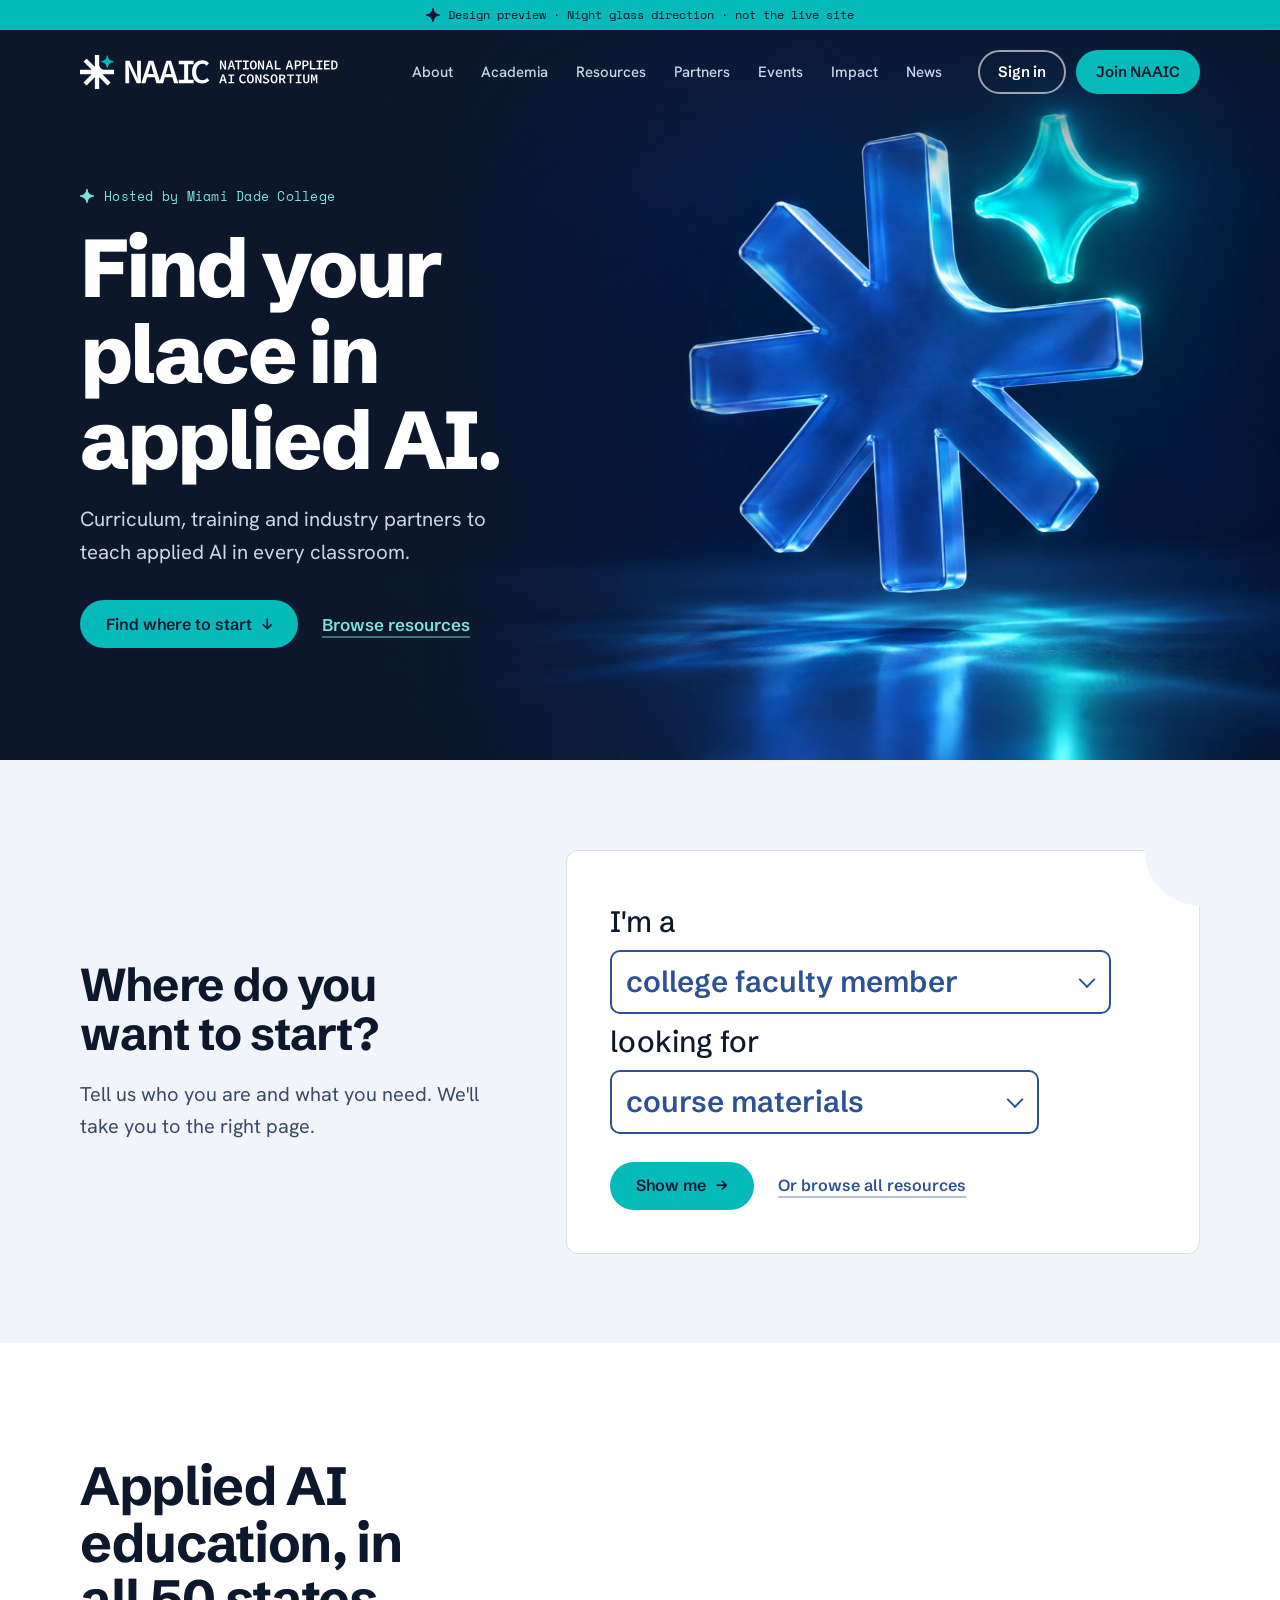
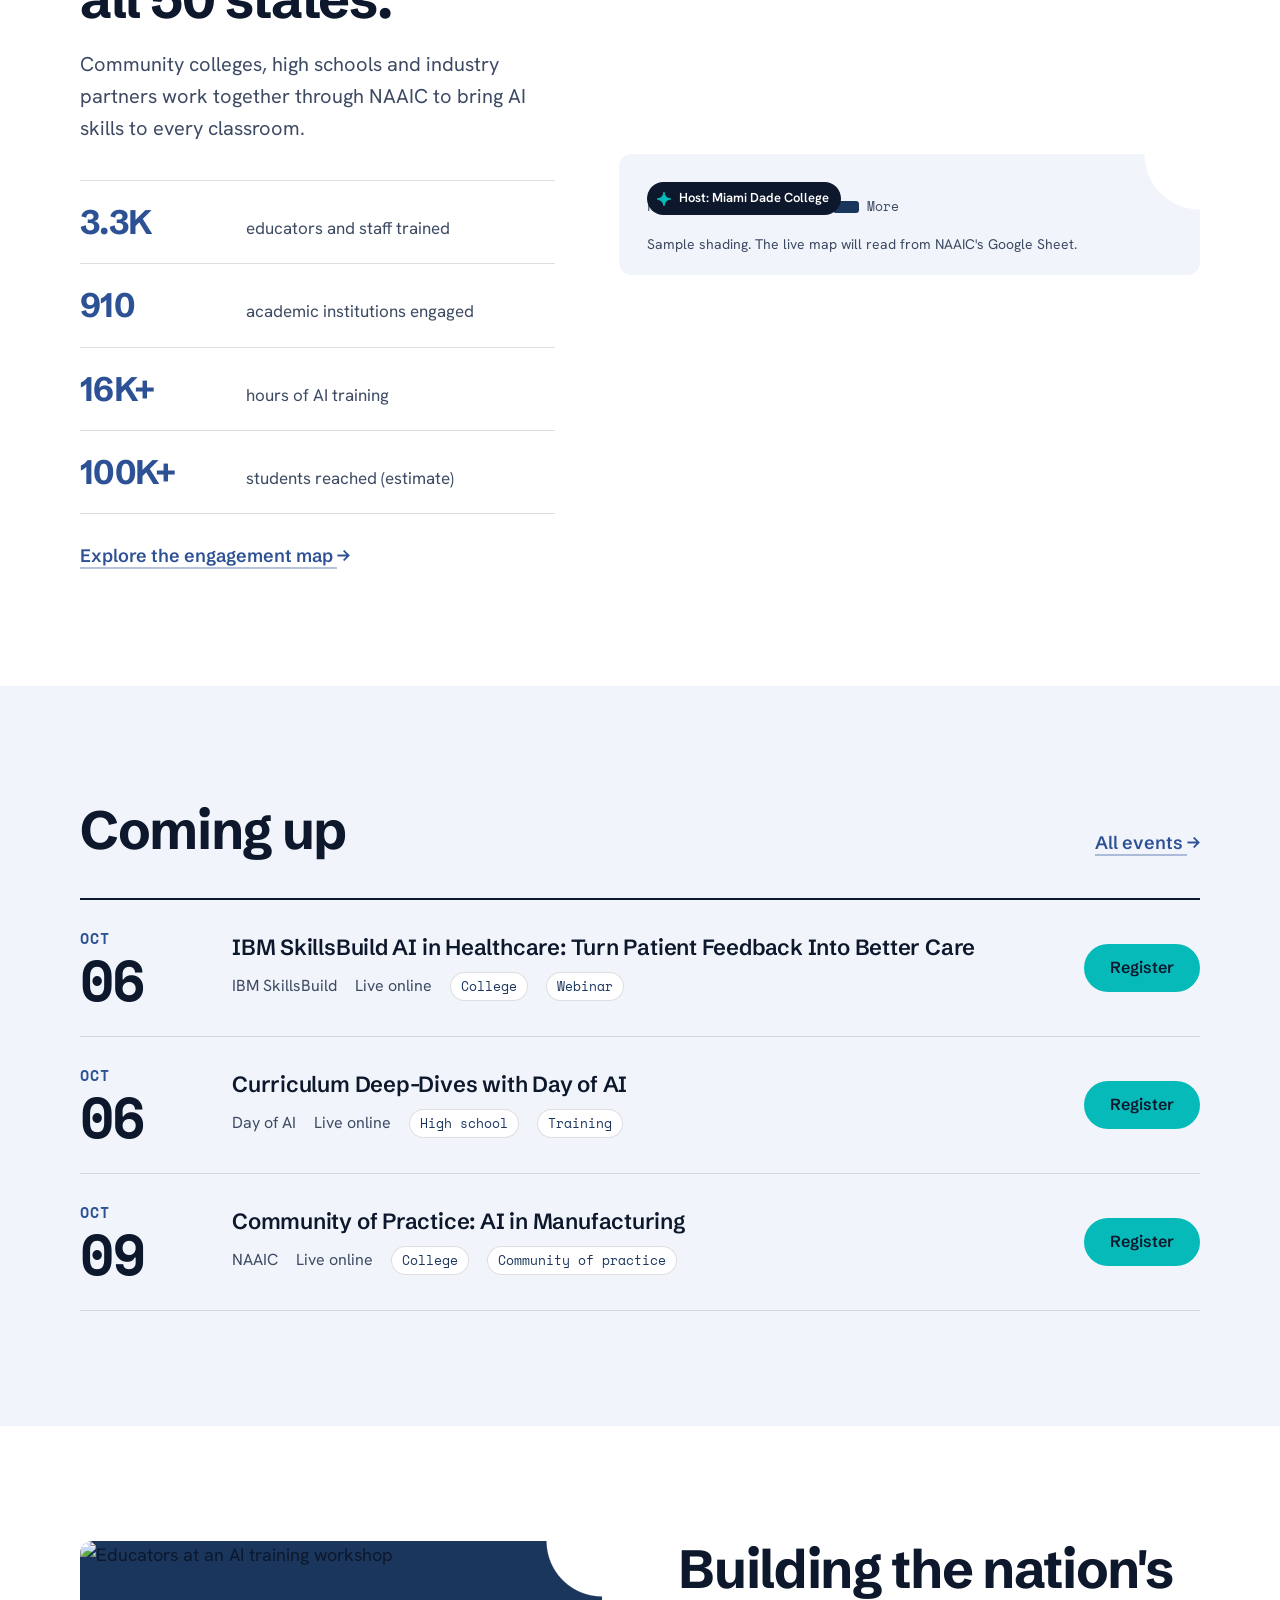
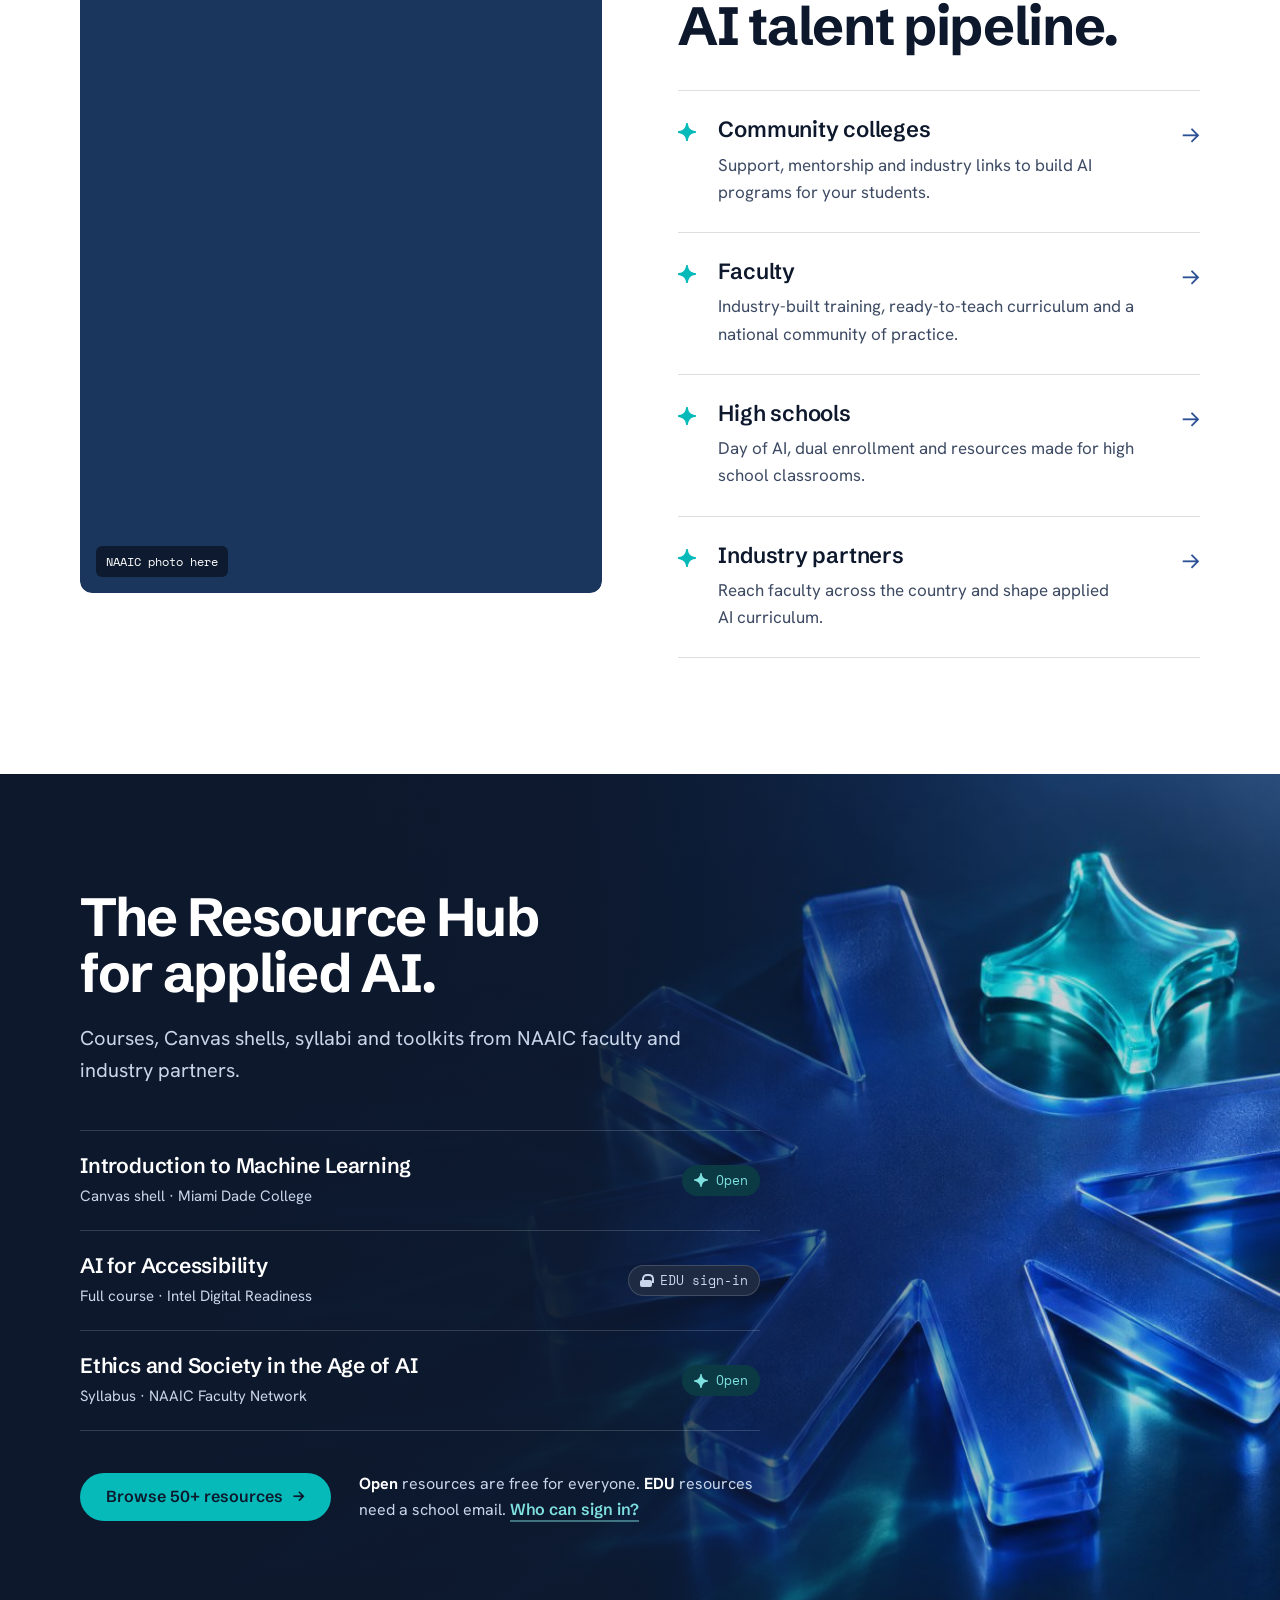
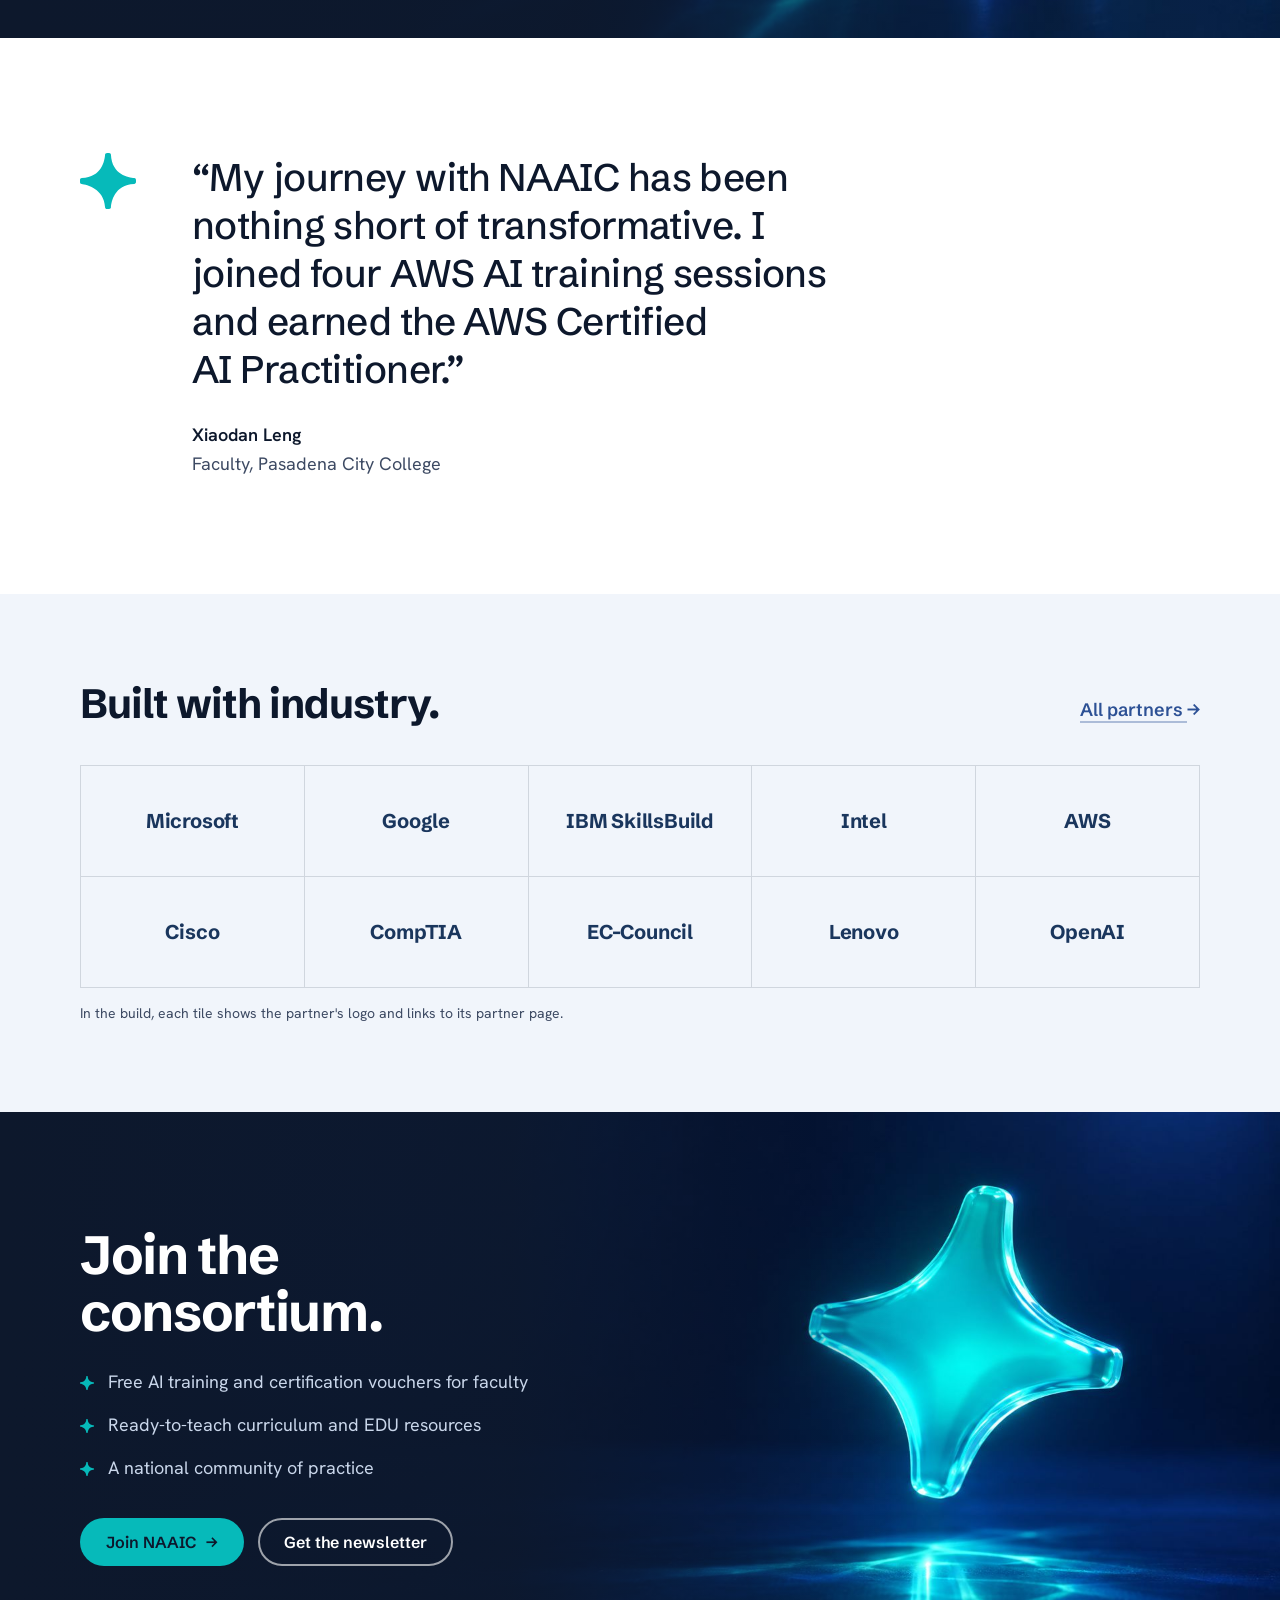
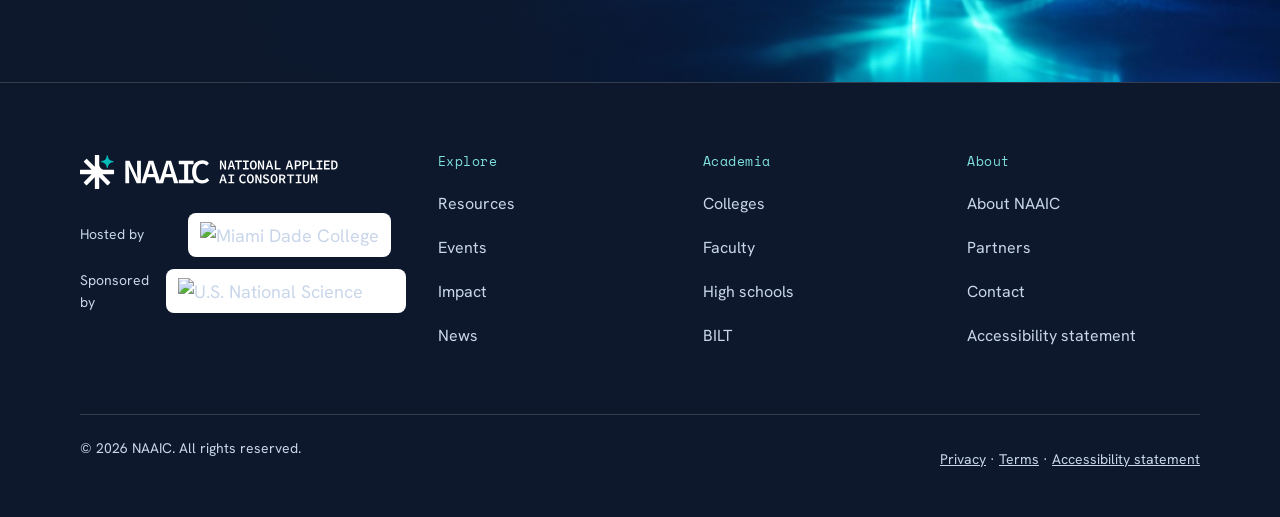
==== glass/index.html @ 3d100586 "NAAIC redesign design preview: Night glass and Sober directions Co-Authored-By: Claude Opus 5.5 <nor" ====
<!DOCTYPE html>
<html lang="en">
<head>
<meta charset="utf-8">
<meta name="viewport" content="width=device-width, initial-scale=1">
<meta name="robots" content="noindex, nofollow">
<title>NAAIC — National Applied AI Consortium</title>
<meta name="description" content="Curriculum, training and industry partnerships for applied AI education.">
<link rel="icon" href="img/brand/naaic-icon.svg" type="image/svg+xml">
<link rel="preconnect" href="https://fonts.googleapis.com"><link rel="preconnect" href="https://fonts.gstatic.com" crossorigin><link rel="stylesheet" href="https://fonts.googleapis.com/css2?family=Schibsted+Grotesk:wght@500;600;700;800&family=Hanken+Grotesk:wght@400;500;600&family=Space+Mono:wght@400;700&display=swap">
<link rel="stylesheet" href="css/site.css">
</head>
<body>
<a class="skip" href="#main">Skip to main content</a>
<header class="site-top">
  <p class="preview-bar"><span class="spark" aria-hidden="true"></span>Design preview · Night glass direction · not the live site</p>
  <div class="wrap">
    <div class="site">
      <a class="logo" href="index.html"><picture><source media="(max-width: 560px)" srcset="img/brand/dark-mobile.svg"><img src="img/brand/dark.svg" alt="NAAIC, National Applied AI Consortium, home" width="183" height="34"></picture></a>
      <nav class="main" aria-label="Main"><ul><li><a href="#">About</a></li><li><a href="#">Academia</a></li><li><a href="resources.html">Resources</a></li><li><a href="#">Partners</a></li><li><a href="events.html">Events</a></li><li><a href="#">Impact</a></li><li><a href="#">News</a></li></ul></nav>
      <div class="head-actions">
        <a class="btn btn-line-dark btn-sm signin" href="#">Sign in</a>
        <a class="btn btn-aqua btn-sm join-top" href="index.html#join">Join NAAIC</a>
        <button class="btn btn-line-dark btn-sm menu-btn" type="button" aria-expanded="false" aria-controls="menu-panel">Menu</button>
      </div>
    </div>
  </div>
  <nav class="menu-panel" id="menu-panel" aria-label="Main" hidden><ul><li><a href="index.html" aria-current="page">Home</a></li><li><a href="#">About</a></li><li><a href="#">Academia</a></li><li><a href="resources.html">Resources</a></li><li><a href="#">Partners</a></li><li><a href="events.html">Events</a></li><li><a href="#">Impact</a></li><li><a href="#">News</a></li></ul><p class="menu-actions"><a class="btn btn-aqua" href="index.html#join">Join NAAIC</a><a class="btn btn-line-dark" href="#">Sign in</a></p></nav>
</header>

<main id="main">
<div class="hero dark">
  <div class="hero-art"><img src="img/3d/1-frosted-glass.jpg" alt="" width="1920" height="1086" fetchpriority="high"></div>
  <div class="wrap">
    <div class="hero-body">
      <p class="mono hero-kick"><span class="spark" aria-hidden="true"></span>Hosted by Miami Dade College</p>
      <h1>Find your place in applied AI.</h1>
      <p class="hero-lead">Curriculum, training and industry partners to teach applied AI in every classroom.</p>
      <div class="hero-actions">
        <a class="btn btn-aqua" href="#start">Find where to start <span class="arrow" aria-hidden="true">↓</span></a>
        <a class="tlink" href="resources.html">Browse resources</a>
      </div>
    </div>
  </div>
</div>

<section class="start" id="start" aria-labelledby="start-h">
  <div class="wrap start-grid">
    <div>
      <h2 id="start-h">Where do you want to start?</h2>
      <p class="lead">Tell us who you are and what you need. We'll take you to the right page.</p>
    </div>
    <div class="start-card cut">
      <form class="finder finder-light" action="resources.html" aria-labelledby="start-h">
        <fieldset>
          <legend class="sr">Your role and what you need</legend>
          <div class="sentence">
            <label for="role">I'm a</label>
            <span class="select"><select id="role" name="role">
              <option value="faculty">college faculty member</option><option value="leader">college leader or administrator</option>
              <option value="highschool">high school teacher</option><option value="industry">industry partner</option><option value="student">student</option>
            </select></span>
            <br>
            <label for="need">looking for</label>
            <span class="select"><select id="need" name="need">
              <option value="materials">course materials</option><option value="training">training and certifications</option>
              <option value="events">upcoming events</option><option value="funding">funding and stipends</option><option value="partners">partner programs</option>
            </select></span>
          </div>
        </fieldset>
        <div class="finder-go">
          <button class="btn btn-aqua" type="submit">Show me <span class="arrow" aria-hidden="true">→</span></button>
          <a class="tlink" href="resources.html">Or browse all resources</a>
        </div>
      </form>
    </div>
  </div>
</section>

<section aria-labelledby="impact-h">
  <div class="wrap impact-grid">
    <div>
      <h2 id="impact-h">Applied AI education, in all 50 states.</h2>
      <p class="lead">Community colleges, high schools and industry partners work together through NAAIC to bring AI skills to every classroom.</p>
      <dl class="ledger">
        <div><dt>3.3K</dt><dd>educators and staff trained</dd></div>
        <div><dt>910</dt><dd>academic institutions engaged</dd></div>
        <div><dt>16K+</dt><dd>hours of AI training</dd></div>
        <div><dt>100K+</dt><dd>students reached (estimate)</dd></div>
      </dl>
      <p style="margin-top:28px"><a class="tlink" href="#">Explore the engagement map <span class="arrow" aria-hidden="true">→</span></a></p>
    </div>
    <figure class="map-card cut">
      <div id="map" role="img" aria-label="Map of the United States. NAAIC has engaged institutions in all 50 states. Darker blue means more institutions. Miami, Florida is marked as the host."></div>
      <span class="host-pin" id="pin" aria-hidden="true"><span class="spark" aria-hidden="true"></span>Host: Miami Dade College</span>
      <figcaption class="map-legend">
        <span class="scale mono" aria-hidden="true">Fewer <i style="background:#c9d6ea"></i><i style="background:#8fa6cf"></i><i style="background:#5675b0"></i><i style="background:#2d5195"></i><i style="background:#1a365d"></i> More</span>
        <span class="map-note">Sample shading. The live map will read from NAAIC's Google Sheet.</span>
      </figcaption>
    </figure>
  </div>
</section>

<section class="tint" aria-labelledby="events-h">
  <div class="wrap">
    <div class="sec-head">
      <h2 id="events-h">Coming up</h2>
      <a class="tlink" href="events.html">All events <span class="arrow" aria-hidden="true">→</span></a>
    </div>
    <ol class="events">
<li class="event" data-audience="college" data-type="webinar" data-partner="ibm">
  <p class="date"><span class="m">OCT</span><span class="d">06</span><span class="sr"> 2026</span></p>
  <div>
    <h3><a href="#">IBM SkillsBuild AI in Healthcare: Turn Patient Feedback Into Better Care</a></h3>
    <div class="meta"><span>IBM SkillsBuild</span><span>Live online</span><span class="chip">College</span><span class="chip">Webinar</span></div>
  </div>
  <a class="btn btn-aqua" href="#">Register<span class="sr"> for IBM SkillsBuild AI in Healthcare: Turn Patient Feedback Into Better Care</span></a>
</li>
<li class="event" data-audience="highschool" data-type="training" data-partner="dayofai">
  <p class="date"><span class="m">OCT</span><span class="d">06</span><span class="sr"> 2026</span></p>
  <div>
    <h3><a href="#">Curriculum Deep-Dives with Day of AI</a></h3>
    <div class="meta"><span>Day of AI</span><span>Live online</span><span class="chip">High school</span><span class="chip">Training</span></div>
  </div>
  <a class="btn btn-aqua" href="#">Register<span class="sr"> for Curriculum Deep-Dives with Day of AI</span></a>
</li>
<li class="event" data-audience="college" data-type="cop" data-partner="naaic">
  <p class="date"><span class="m">OCT</span><span class="d">09</span><span class="sr"> 2026</span></p>
  <div>
    <h3><a href="#">Community of Practice: AI in Manufacturing</a></h3>
    <div class="meta"><span>NAAIC</span><span>Live online</span><span class="chip">College</span><span class="chip">Community of practice</span></div>
  </div>
  <a class="btn btn-aqua" href="#">Register<span class="sr"> for Community of Practice: AI in Manufacturing</span></a>
</li>
    </ol>
  </div>
</section>

<section aria-labelledby="aud-h">
  <div class="wrap aud-grid">
    <div class="photo-slot cut">
      <img src="https://images.unsplash.com/photo-1524178232363-1fb2b075b655?auto=format&fit=crop&w=1000&h=1250&q=75" alt="Educators at an AI training workshop" loading="lazy" width="1000" height="1250">
      <span class="slot-label">NAAIC photo here</span>
    </div>
    <div>
      <h2 id="aud-h">Building the nation's AI talent pipeline.</h2>
      <ul class="aud-list">
        <li><a href="#"><span class="spark" aria-hidden="true"></span><div><h3>Community colleges</h3><p>Support, mentorship and industry links to build AI programs for your students.</p></div><span class="arrow" aria-hidden="true">→</span></a></li>
        <li><a href="#"><span class="spark" aria-hidden="true"></span><div><h3>Faculty</h3><p>Industry-built training, ready-to-teach curriculum and a national community of practice.</p></div><span class="arrow" aria-hidden="true">→</span></a></li>
        <li><a href="#"><span class="spark" aria-hidden="true"></span><div><h3>High schools</h3><p>Day of AI, dual enrollment and resources made for high school classrooms.</p></div><span class="arrow" aria-hidden="true">→</span></a></li>
        <li><a href="#"><span class="spark" aria-hidden="true"></span><div><h3>Industry partners</h3><p>Reach faculty across the country and shape applied AI curriculum.</p></div><span class="arrow" aria-hidden="true">→</span></a></li>
      </ul>
    </div>
  </div>
</section>

<section class="band dark" aria-labelledby="hub-h">
  <div class="band-art"><img src="img/3d/8-glass-band.jpg" alt="" loading="lazy" width="1920" height="823"></div>
  <div class="wrap">
    <h2 id="hub-h">The Resource Hub for applied AI.</h2>
    <p class="lead">Courses, Canvas shells, syllabi and toolkits from NAAIC faculty and industry partners.</p>
    <ul class="res-list">
      <li><a href="resources.html"><div><h3>Introduction to Machine Learning</h3><p class="src">Canvas shell · Miami Dade College</p></div><span class="access open"><span class="spark" aria-hidden="true"></span>Open</span></a></li>
      <li><a href="resources.html"><div><h3>AI for Accessibility</h3><p class="src">Full course · Intel Digital Readiness</p></div><span class="access edu"><span class="lock" aria-hidden="true"></span>EDU sign-in</span></a></li>
      <li><a href="resources.html"><div><h3>Ethics and Society in the Age of AI</h3><p class="src">Syllabus · NAAIC Faculty Network</p></div><span class="access open"><span class="spark" aria-hidden="true"></span>Open</span></a></li>
    </ul>
    <div class="band-foot">
      <a class="btn btn-aqua" href="resources.html">Browse 50+ resources <span class="arrow" aria-hidden="true">→</span></a>
      <p><strong>Open</strong> resources are free for everyone. <strong>EDU</strong> resources need a school email. <a class="tlink" href="#">Who can sign in?</a></p>
    </div>
  </div>
</section>

<section aria-label="What educators say">
  <div class="wrap">
    <figure class="quote">
      <span class="spark" aria-hidden="true"></span>
      <div>
        <blockquote><p>“My journey with NAAIC has been nothing short of transformative. I joined four AWS AI training sessions and earned the AWS Certified AI Practitioner.”</p></blockquote>
        <figcaption><strong>Xiaodan Leng</strong>Faculty, Pasadena City College</figcaption>
      </div>
    </figure>
  </div>
</section>

<section class="tint" aria-labelledby="partners-h" style="padding-top:88px;padding-bottom:88px">
  <div class="wrap">
    <div class="sec-head" style="margin-bottom:0">
      <h2 id="partners-h" style="font-size:clamp(30px,3.2vw,42px)">Built with industry.</h2>
      <a class="tlink" href="#">All partners <span class="arrow" aria-hidden="true">→</span></a>
    </div>
    <ul class="logos">
      <li><a href="#">Microsoft</a></li><li><a href="#">Google</a></li><li><a href="#">IBM SkillsBuild</a></li><li><a href="#">Intel</a></li><li><a href="#">AWS</a></li>
      <li><a href="#">Cisco</a></li><li><a href="#">CompTIA</a></li><li><a href="#">EC-Council</a></li><li><a href="#">Lenovo</a></li><li><a href="#">OpenAI</a></li>
    </ul>
    <p class="note">In the build, each tile shows the partner's logo and links to its partner page.</p>
  </div>
</section>

<section class="band join dark" id="join" aria-labelledby="join-h">
  <div class="band-art"><img src="img/3d/7-glass-sparkle.jpg" alt="" loading="lazy" width="1920" height="1086"></div>
  <div class="wrap">
    <h2 id="join-h">Join the consortium.</h2>
    <ul class="gets">
      <li><span class="spark" aria-hidden="true"></span>Free AI training and certification vouchers for faculty</li>
      <li><span class="spark" aria-hidden="true"></span>Ready-to-teach curriculum and EDU resources</li>
      <li><span class="spark" aria-hidden="true"></span>A national community of practice</li>
    </ul>
    <div class="join-actions">
      <a class="btn btn-aqua" href="#">Join NAAIC <span class="arrow" aria-hidden="true">→</span></a>
      <a class="btn btn-line-dark" href="#">Get the newsletter</a>
    </div>
  </div>
</section>
</main>
<footer>
  <div class="wrap">
    <div class="foot-grid">
      <div>
        <img src="img/brand/dark.svg" alt="NAAIC, National Applied AI Consortium" width="183" height="34" style="height:34px;width:auto">
        <div class="hosted">
          <span class="hb"><span>Hosted by</span><span class="chip-logo"><img src="https://cdn.prod.website-files.com/68349e4efae79478285634ff/685b302d92c05e1b0e471e7b_MDC_logo-horiz.svg" alt="Miami Dade College"></span></span>
          <span class="hb"><span>Sponsored by</span><span class="chip-logo"><img src="https://cdn.prod.website-files.com/68349e4efae79478285634ff/685b30438d2e4f8a2e7dbffc_NSF_logo.png" alt="U.S. National Science Foundation"></span></span>
        </div>
      </div>
      <nav aria-label="Explore"><h2>Explore</h2><ul><li><a href="resources.html">Resources</a></li><li><a href="events.html">Events</a></li><li><a href="#">Impact</a></li><li><a href="#">News</a></li></ul></nav>
      <nav aria-label="Academia"><h2>Academia</h2><ul><li><a href="#">Colleges</a></li><li><a href="#">Faculty</a></li><li><a href="#">High schools</a></li><li><a href="#">BILT</a></li></ul></nav>
      <nav aria-label="About"><h2>About</h2><ul><li><a href="#">About NAAIC</a></li><li><a href="#">Partners</a></li><li><a href="#">Contact</a></li><li><a href="#">Accessibility statement</a></li></ul></nav>
    </div>
    <div class="foot-bottom"><span>© 2026 NAAIC. All rights reserved.</span><span><a href="#">Privacy</a> · <a href="#">Terms</a> · <a href="#">Accessibility statement</a></span></div>
  </div>
</footer>
<script src="https://cdn.jsdelivr.net/npm/d3@7.9.0/dist/d3.min.js" integrity="sha384-CjloA8y00+1SDAUkjs099PVfnY2KmDC2BZnws9kh8D/lX1s46w6EPhpXdqMfjK6i" crossorigin="anonymous"></script>
<script src="https://cdn.jsdelivr.net/npm/topojson-client@3.1.0/dist/topojson-client.min.js" integrity="sha384-Ukv1p/xTma6P4/2bY5KzWBw+ydSpXmhCMtyciIQVDJ1RmOxtCYNMF1uXT9T63H67" crossorigin="anonymous"></script>
<script src="js/site.js"></script>
</body>
</html>
---- glass/css/site.css ----
/* ============================================================
   NAAIC — "Night glass" design preview
   Brand: blue / navy / aqua / ink. Actions = aqua with ink text.
   Target: WCAG 2.2 AA. Every pair below is noted with its ratio.
   ============================================================ */

:root {
  --ink: #0d182c; --navy: #1a365d; --blue: #2d5195; --blue-dark: #244077;
  --aqua: #06baba; --aqua-light: #50cece; --aqua-text: #7fe0e0;
  --white: #ffffff; --mist: #f1f5fb; --mist-2: #e3eaf5;
  --text: #0d182c;            /* 17.9:1 on white */
  --text-soft: #3d4a63;       /* 9.0:1 on white, 8.3:1 on mist */
  --on-dark: #ffffff;         /* 17.9:1 on ink */
  --on-dark-soft: #c9d6ea;    /* 11.6:1 on ink */
  --line: rgba(13,24,44,.14); --line-dark: rgba(255,255,255,.16);
  --display: 'Schibsted Grotesk', system-ui, sans-serif;
  --body: 'Hanken Grotesk', system-ui, sans-serif;
  --mono: 'Space Mono', ui-monospace, monospace;
  --r: 12px; --container: 1200px; --gutter: clamp(20px, 4vw, 40px);
  --cut: 56px;                /* the concave corner from the logo icon */
  --z-sticky: 20; --z-header: 30; --z-menu: 40; --z-skip: 50;
}

* { box-sizing: border-box; margin: 0; padding: 0; }
html { scroll-behavior: smooth; }
body { font-family: var(--body); font-size: 18px; line-height: 1.6; color: var(--text); background: var(--white); -webkit-font-smoothing: antialiased; }
img { display: block; max-width: 100%; }
a { color: inherit; }
button, input, select { font: inherit; }
h1, h2, h3 { font-family: var(--display); line-height: 1.05; letter-spacing: -0.025em; text-wrap: balance; }
h2 { font-size: clamp(34px, 4.2vw, 56px); font-weight: 700; }
h3 { font-size: 22px; font-weight: 600; letter-spacing: -0.01em; line-height: 1.2; }
p { text-wrap: pretty; max-width: 62ch; }
.wrap { max-width: var(--container); margin: 0 auto; padding: 0 var(--gutter); }
.mono { font-family: var(--mono); font-size: 13px; letter-spacing: .02em; }
section { padding: clamp(72px, 9vw, 128px) 0; }

/* ---------- Accessibility ---------- */
.skip { position: absolute; left: 16px; top: -80px; z-index: var(--z-skip); background: var(--aqua); color: var(--ink); padding: 12px 18px; border-radius: 8px; font-weight: 600; text-decoration: none; }
.skip:focus { top: 16px; }
:focus-visible { outline: 3px solid var(--blue); outline-offset: 3px; border-radius: 6px; }
.dark :focus-visible, footer :focus-visible, .site-top :focus-visible { outline-color: var(--aqua); }
.sr { position: absolute; width: 1px; height: 1px; overflow: hidden; clip: rect(0 0 0 0); white-space: nowrap; }
.preview-bar { display: flex; justify-content: center; align-items: center; gap: 8px; max-width: none; background: var(--aqua); color: var(--ink); font-family: var(--mono); font-size: 12px; line-height: 1.3; padding: 7px 16px; text-align: center; }

/* ---------- Brand devices ---------- */
.spark { display: inline-block; width: 14px; height: 14px; flex: none; background: currentColor;
  -webkit-mask: url(../img/brand/naaic-sparkle.svg) center/contain no-repeat; mask: url(../img/brand/naaic-sparkle.svg) center/contain no-repeat; }
.cut { -webkit-mask: radial-gradient(circle var(--cut) at 100% 0, transparent 98%, #000 100%); mask: radial-gradient(circle var(--cut) at 100% 0, transparent 98%, #000 100%); }

/* ---------- Buttons & links ---------- */
.btn { display: inline-flex; align-items: center; justify-content: center; gap: 10px; min-height: 48px; padding: 0 24px; border-radius: 999px; font-family: var(--display); font-weight: 600; font-size: 16px; text-decoration: none; border: 2px solid transparent; background: none; color: inherit; cursor: pointer; transition: background .2s, color .2s, border-color .2s; white-space: nowrap; }
.btn-aqua { background: var(--aqua); color: var(--ink); }               /* 7.4:1 */
.btn-aqua:hover { background: var(--aqua-light); }
.btn-line-dark { color: var(--white); border-color: rgba(255,255,255,.6); }
.btn-line-dark:hover { border-color: var(--white); background: rgba(255,255,255,.08); }
.btn-line { color: var(--blue); border-color: var(--blue); }             /* 7.7:1 */
.btn-line:hover { background: var(--blue); color: var(--white); }
.btn-sm { min-height: 44px; padding: 0 18px; font-size: 15px; }
.arrow { display: inline-block; transition: transform .25s cubic-bezier(.22,1,.36,1); }
a:hover .arrow, button:hover .arrow { transform: translateX(4px); }
.tlink { font-family: var(--display); font-weight: 600; color: var(--blue); text-decoration: underline; text-decoration-thickness: 2px; text-underline-offset: 5px; text-decoration-color: rgba(45,81,149,.35); }
.tlink:hover { text-decoration-color: currentColor; }
.dark .tlink { color: var(--aqua-text); text-decoration-color: rgba(127,224,224,.45); }   /* 12.0:1 on ink */

/* ---------- Header ---------- */
.dark { background: var(--ink); color: var(--on-dark); }
.site-top { position: absolute; top: 0; left: 0; right: 0; z-index: var(--z-header); color: var(--on-dark); }
.site { display: flex; align-items: center; gap: 24px; height: 84px; }
.logo { display: inline-flex; min-height: 44px; align-items: center; flex: none; }
.logo img { height: 34px; width: auto; }
nav.main { margin-left: auto; }
nav.main ul { display: flex; gap: 4px; list-style: none; }
nav.main a { display: inline-flex; align-items: center; min-height: 44px; padding: 0 12px; font-size: 15px; font-weight: 500; color: var(--on-dark-soft); text-decoration: none; border-radius: 8px; }
nav.main a:hover, nav.main a[aria-current="page"] { color: var(--white); background: rgba(255,255,255,.08); }
nav.main a[aria-current="page"] { box-shadow: inset 0 -2px 0 var(--aqua); border-radius: 8px 8px 0 0; }
.head-actions { display: flex; gap: 10px; align-items: center; }
.menu-btn { display: none; }
.menu-panel { display: none; }

/* ---------- Home hero ---------- */
.hero { position: relative; overflow: hidden; isolation: isolate; }
.hero-art { position: absolute; inset: 0; z-index: -1; }
.hero-art img { width: 100%; height: 100%; object-fit: cover; object-position: 30% 50%; }
.hero-art::before { content: ""; position: absolute; inset: 0 0 auto 0; height: 200px; z-index: 1; background: linear-gradient(180deg, rgba(13,24,44,.9) 0%, rgba(13,24,44,0) 100%); }
.hero-art::after { content: ""; position: absolute; inset: 0; background: linear-gradient(90deg, var(--ink) 0%, rgba(13,24,44,.92) 34%, rgba(13,24,44,0) 62%); }
.hero-body { padding: 186px 0 112px; min-height: 620px; display: flex; flex-direction: column; justify-content: center; }
.hero-kick { color: var(--aqua-text); display: flex; gap: 10px; align-items: center; }
.hero h1 { font-size: clamp(46px, 6.4vw, 88px); font-weight: 800; letter-spacing: -0.035em; margin: 18px 0 32px; max-width: 11ch; color: var(--white); }
.finder { max-width: 660px; }
.hero-lead { font-size: clamp(19px, 1.6vw, 22px); color: var(--on-dark-soft); max-width: 40ch; margin-top: -12px; }
.hero-actions { display: flex; align-items: center; gap: 24px; margin-top: 32px; flex-wrap: wrap; }
.hero-actions .tlink { font-size: 17px; }
/* Finder in its own section, below the hero */
.start { background: var(--mist); padding: clamp(56px, 7vw, 96px) 0; }
.start-grid { display: grid; grid-template-columns: 0.8fr 1.2fr; gap: clamp(28px, 5vw, 72px); align-items: center; }
.start h2 { font-size: clamp(32px, 3.6vw, 48px); }
.start-card { background: var(--white); border-radius: var(--r); padding: clamp(24px, 4vw, 44px); box-shadow: inset 0 0 0 1px var(--line); }
.finder-light { max-width: none; }
.finder-light .sentence { color: var(--ink); }
.finder-light .select select { color: var(--blue); background: var(--white); border-color: var(--blue); }   /* 7.7:1 */
.finder-light .select select:hover { background: var(--mist); }
.finder-light .select::after { border-color: var(--blue); }
.finder fieldset { border: 0; }
.finder legend { font-size: 16px; color: var(--on-dark-soft); margin-bottom: 14px; }
.sentence { font-family: var(--display); font-size: clamp(21px, 2.3vw, 30px); font-weight: 500; line-height: 1.9; color: var(--white); }
.sentence label { margin-right: 6px; }
.select { position: relative; display: inline-block; vertical-align: middle; max-width: 100%; }
.select select { appearance: none; font-weight: 600; color: var(--white); background: rgba(255,255,255,.08); border: 2px solid rgba(255,255,255,.55); border-radius: 10px; padding: 2px 46px 2px 14px; min-height: 48px; max-width: 100%; cursor: pointer; font-size: inherit; font-family: inherit; }
.select select:hover { border-color: var(--white); }
.select select option { color: var(--ink); background: var(--white); }
.select::after { content: ""; position: absolute; right: 18px; top: 50%; width: 10px; height: 10px; border-right: 2.5px solid var(--aqua-light); border-bottom: 2.5px solid var(--aqua-light); transform: translateY(-70%) rotate(45deg); pointer-events: none; }
.finder-go { display: flex; align-items: center; gap: 24px; margin-top: 28px; flex-wrap: wrap; }
.finder-go .tlink { font-size: 16px; }

/* ---------- Page hero (inner pages) ---------- */
.page-hero { position: relative; overflow: hidden; isolation: isolate; }
.page-hero .hero-art::after { background: linear-gradient(90deg, var(--ink) 0%, rgba(13,24,44,.94) 42%, rgba(13,24,44,.15) 78%); }
.page-hero .hero-art img { object-position: 100% 50%; }
.page-hero-body { padding: 180px 0 72px; }
.page-hero p.lead { max-width: 46ch; }
.page-hero h1 { font-size: clamp(44px, 5.6vw, 76px); font-weight: 800; letter-spacing: -0.035em; color: var(--white); max-width: 14ch; }
.page-hero p.lead { color: var(--on-dark-soft); font-size: 20px; margin-top: 18px; }

/* ---------- Impact ---------- */
.impact-grid { display: grid; grid-template-columns: 0.9fr 1.1fr; gap: clamp(32px, 5vw, 80px); align-items: center; }
.lead { font-size: 20px; color: var(--text-soft); margin-top: 20px; }
.ledger { margin-top: 36px; border-top: 1px solid var(--line); }
.ledger div { display: grid; grid-template-columns: 150px 1fr; align-items: baseline; gap: 16px; padding: 14px 0; border-bottom: 1px solid var(--line); }
.ledger dt { font-family: var(--display); font-weight: 700; font-size: 34px; letter-spacing: -0.02em; color: var(--blue); }
.ledger dd { color: var(--text-soft); font-size: 17px; }
.map-card { position: relative; background: var(--mist); border-radius: var(--r); padding: 28px 28px 20px; }
.map-card svg { width: 100%; height: auto; display: block; }
.map-legend { display: flex; justify-content: space-between; align-items: center; gap: 16px; margin-top: 14px; flex-wrap: wrap; }
.scale { display: flex; align-items: center; gap: 8px; color: var(--text-soft); }
.scale i { width: 26px; height: 12px; border-radius: 3px; display: block; }
.map-note { font-size: 14px; color: var(--text-soft); }
.host-pin { position: absolute; display: flex; align-items: center; gap: 8px; background: var(--ink); color: var(--white); font-size: 13px; font-weight: 600; padding: 6px 12px 6px 10px; border-radius: 999px; white-space: nowrap; }
.host-pin .spark { color: var(--aqua); }

/* ---------- Section head ---------- */
.tint { background: var(--mist); }
.sec-head { display: flex; align-items: end; justify-content: space-between; gap: 24px; margin-bottom: 40px; flex-wrap: wrap; }

/* ---------- Event rows ---------- */
.events { list-style: none; border-top: 2px solid var(--ink); }
.event { display: grid; grid-template-columns: 120px 1fr auto; gap: 32px; align-items: center; padding: 28px 0; border-bottom: 1px solid var(--line); }
.date { font-family: var(--mono); line-height: 1; color: var(--blue); }
.date .m { font-size: 15px; font-weight: 700; letter-spacing: .08em; }
.date .d { display: block; font-size: 56px; font-weight: 700; letter-spacing: -0.04em; margin-top: 6px; color: var(--ink); }
.event h3 a { text-decoration: none; }
.event h3 a:hover { text-decoration: underline; text-decoration-thickness: 2px; text-underline-offset: 4px; }
.meta { display: flex; flex-wrap: wrap; gap: 6px 18px; margin-top: 10px; color: var(--text-soft); font-size: 16px; align-items: center; }
.chip { display: inline-flex; align-items: center; gap: 7px; font-family: var(--mono); font-size: 13px; padding: 4px 11px; border-radius: 999px; background: var(--white); color: var(--navy); box-shadow: inset 0 0 0 1px var(--line); }
.event.past .date .d { color: var(--text-soft); }

/* ---------- Audiences ---------- */
.aud-grid { display: grid; grid-template-columns: 1fr 1fr; gap: clamp(32px, 6vw, 96px); align-items: start; }
.photo-slot { position: relative; aspect-ratio: 4/5; border-radius: var(--r); overflow: hidden; background: var(--navy); }
.photo-slot img { width: 100%; height: 100%; object-fit: cover; }
.slot-label { position: absolute; left: 16px; bottom: 16px; background: rgba(13,24,44,.9); color: var(--white); font-family: var(--mono); font-size: 12px; padding: 6px 10px; border-radius: 6px; }
.aud-list { list-style: none; margin-top: 36px; }
.aud-list li { border-top: 1px solid var(--line); }
.aud-list li:last-child { border-bottom: 1px solid var(--line); }
.aud-list a { display: grid; grid-template-columns: 22px 1fr auto; gap: 18px; align-items: start; padding: 26px 0; text-decoration: none; }
.aud-list .spark { color: var(--aqua); margin-top: 6px; width: 18px; height: 18px; }
.aud-list p { color: var(--text-soft); font-size: 17px; margin-top: 8px; }
.aud-list .arrow { font-family: var(--display); font-size: 24px; color: var(--blue); }
.aud-list a:hover h3 { color: var(--blue); }

/* ---------- Dark glass bands ---------- */
.band { position: relative; overflow: hidden; isolation: isolate; }
.band-art { position: absolute; inset: 0; z-index: -1; }
.band-art img { width: 100%; height: 100%; object-fit: cover; object-position: 100% 50%; }
.band-art::after { content: ""; position: absolute; inset: 0; background: linear-gradient(90deg, var(--ink) 0%, rgba(13,24,44,.95) 45%, rgba(13,24,44,.2) 80%); }
.band h2 { color: var(--white); max-width: 14ch; }
.band p.lead { color: var(--on-dark-soft); }
.res-list { list-style: none; margin-top: 44px; max-width: 680px; border-top: 1px solid var(--line-dark); }
.res-list li a { display: grid; grid-template-columns: 1fr auto; gap: 24px; align-items: center; padding: 22px 0; border-bottom: 1px solid var(--line-dark); text-decoration: none; }
.res-list h3 { color: var(--white); font-size: 21px; }
.res-list .src { color: var(--on-dark-soft); font-size: 15px; margin-top: 6px; }
.res-list a:hover h3 { text-decoration: underline; text-underline-offset: 4px; }
.band-foot { display: flex; align-items: center; gap: 28px; margin-top: 40px; flex-wrap: wrap; }
.band-foot p { font-size: 16px; color: var(--on-dark-soft); max-width: 44ch; }
.band-foot strong { color: var(--white); }

/* Access labels */
.access { display: inline-flex; align-items: center; gap: 8px; font-family: var(--mono); font-size: 13px; padding: 5px 12px; border-radius: 999px; white-space: nowrap; }
.dark .access.open { background: #0b3a45; color: var(--aqua-text); }                       /* solid: 8.6:1 */
.dark .access.edu { background: #1e2a42; color: var(--on-dark-soft); box-shadow: inset 0 0 0 1px var(--line-dark); }   /* solid: 9.6:1 */
.access.open { background: #dff6f6; color: #024a4a; }                                      /* 9.0:1 */
.access.edu { background: var(--white); color: var(--navy); box-shadow: inset 0 0 0 1px var(--line); }
.access.open .spark { color: var(--aqua); }
.access.open .spark { color: currentColor; }
.lock { width: 12px; height: 13px; display: inline-block; position: relative; flex: none; }
.lock::before { content: ""; position: absolute; left: 2px; top: 0; width: 8px; height: 7px; border: 2px solid currentColor; border-bottom: 0; border-radius: 5px 5px 0 0; }
.lock::after { content: ""; position: absolute; left: 0; bottom: 0; width: 12px; height: 7px; background: currentColor; border-radius: 2px; }

/* ---------- Testimonial ---------- */
.quote { display: grid; grid-template-columns: 80px 1fr; gap: 32px; max-width: 980px; }
.quote .spark { width: 56px; height: 56px; color: var(--aqua); }
blockquote p { font-family: var(--display); font-size: clamp(26px, 3vw, 40px); font-weight: 500; line-height: 1.25; letter-spacing: -0.015em; max-width: 30ch; }
.quote figcaption { margin-top: 28px; color: var(--text-soft); }
.quote figcaption strong { color: var(--text); font-weight: 600; display: block; }

/* ---------- Partners ---------- */
.logos { display: grid; grid-template-columns: repeat(5, 1fr); border-top: 1px solid var(--line); border-left: 1px solid var(--line); margin-top: 40px; list-style: none; }
.logos li { border-right: 1px solid var(--line); border-bottom: 1px solid var(--line); }
.logos a { display: flex; align-items: center; justify-content: center; height: 110px; font-family: var(--display); font-weight: 700; font-size: 20px; letter-spacing: -0.01em; color: var(--navy); text-decoration: none; text-align: center; padding: 0 12px; }
.logos a:hover { background: var(--white); color: var(--blue); }
.note { font-size: 14px; color: var(--text-soft); margin-top: 14px; }

/* ---------- Join ---------- */
.join .band-art img { object-position: 60% 50%; }
.join .band-art::after { background: linear-gradient(90deg, var(--ink) 0%, rgba(13,24,44,.9) 40%, rgba(13,24,44,0) 70%); }
.join h2 { max-width: 12ch; }
.gets { list-style: none; margin-top: 28px; display: grid; gap: 14px; }
.gets li { display: flex; gap: 14px; align-items: baseline; color: var(--on-dark-soft); font-size: 18px; }
.gets .spark { color: var(--aqua); transform: translateY(2px); }
.join-actions { display: flex; gap: 14px; margin-top: 36px; flex-wrap: wrap; }

/* ---------- Catalog (Events + Resources) ---------- */
.catalog { padding-top: 56px; }
.toolbar { display: flex; gap: 16px; align-items: center; flex-wrap: wrap; margin-bottom: 28px; }
.search { position: relative; flex: 1 1 320px; }
.search input { width: 100%; min-height: 52px; border: 2px solid #8a96ab; border-radius: 10px; padding: 0 16px 0 46px; font-size: 17px; color: var(--text); background: var(--white); }  /* border 3.1:1 */
.search input:focus { border-color: var(--blue); }
.search input::placeholder { color: #5a667c; }  /* 5.8:1 */
.search svg { position: absolute; left: 16px; top: 50%; transform: translateY(-50%); width: 18px; height: 18px; color: var(--text-soft); }
.sort { display: flex; align-items: center; gap: 10px; color: var(--text-soft); font-size: 16px; }
.sort select { min-height: 48px; border: 2px solid #8a96ab; border-radius: 10px; padding: 0 12px; color: var(--text); background: var(--white); font-size: 16px; }
.filters-toggle { display: none; }
.layout { display: grid; grid-template-columns: 260px 1fr; gap: 48px; align-items: start; }
.rail { position: sticky; top: 24px; }
.rail fieldset { border: 0; padding: 0 0 22px; margin-bottom: 22px; border-bottom: 1px solid var(--line); }
.rail legend { font-family: var(--display); font-weight: 700; font-size: 17px; margin-bottom: 8px; padding: 0; }
.check { display: flex; align-items: center; gap: 12px; min-height: 44px; cursor: pointer; font-size: 16px; }
.check input { width: 20px; height: 20px; accent-color: var(--blue); flex: none; }
.check .count { margin-left: auto; font-family: var(--mono); font-size: 13px; color: var(--text-soft); }
.rail-actions { display: flex; gap: 12px; }
.results-head { display: flex; justify-content: space-between; align-items: center; gap: 16px; margin-bottom: 12px; flex-wrap: wrap; }
.results-count { font-family: var(--mono); font-size: 14px; color: var(--text-soft); }
.empty { display: none; padding: 48px 0; border-top: 2px solid var(--ink); }
.empty.show { display: block; }
.empty h3 { font-size: 24px; }
.empty p { color: var(--text-soft); margin: 8px 0 20px; }

/* Tabs */
.tabs { display: flex; gap: 6px; border-bottom: 2px solid var(--ink); margin-bottom: 32px; flex-wrap: wrap; }
.tab { min-height: 48px; padding: 0 20px; border: 0; background: none; font-family: var(--display); font-weight: 600; font-size: 17px; color: var(--text-soft); cursor: pointer; border-radius: 8px 8px 0 0; text-decoration: none; display: inline-flex; align-items: center; }
.tab[aria-selected="true"] { background: var(--ink); color: var(--white); }
.tab:hover:not([aria-selected="true"]) { color: var(--blue); background: var(--mist); }
.month { font-family: var(--mono); font-size: 14px; letter-spacing: .06em; color: var(--blue); padding: 28px 0 8px; border-bottom: 2px solid var(--ink); }
.month:first-child { padding-top: 0; }
.cat-events .events { border-top: 0; }

/* Featured (Summit) */
.feature { display: grid; grid-template-columns: 1fr 1fr; border-radius: var(--r); overflow: hidden; background: var(--ink); color: var(--white); margin-bottom: 56px; }
.feature-art { position: relative; min-height: 340px; }
.feature-art img { position: absolute; inset: 0; width: 100%; height: 100%; object-fit: cover; }
.feature-body { padding: clamp(28px, 4vw, 48px); display: flex; flex-direction: column; justify-content: center; }
.feature .kick { color: var(--aqua-text); display: flex; gap: 10px; align-items: center; }
.feature h2 { font-size: clamp(32px, 3.4vw, 46px); color: var(--white); margin: 14px 0 12px; }
.feature p { color: var(--on-dark-soft); }
.feature .actions { display: flex; gap: 12px; margin-top: 26px; flex-wrap: wrap; }

/* Resource cards */
.res-grid { list-style: none; display: grid; grid-template-columns: repeat(auto-fill, minmax(260px, 1fr)); gap: 20px; }
.rcard { display: flex; flex-direction: column; border-radius: var(--r); background: var(--white); box-shadow: inset 0 0 0 1px var(--line); overflow: hidden; height: 100%; }
.rcard-art { position: relative; aspect-ratio: 16/9; background: var(--navy); overflow: hidden; }
.rcard-art img { width: 100%; height: 100%; object-fit: cover; }
.rcard-art .fmt { position: absolute; left: 12px; top: 12px; font-family: var(--mono); font-size: 12px; background: var(--ink); color: var(--white); padding: 4px 9px; border-radius: 6px; }
.rcard-body { padding: 18px 18px 20px; display: flex; flex-direction: column; gap: 10px; flex: 1; }
.rcard h3 { font-size: 19px; }
.rcard h3 a { text-decoration: none; }
.rcard h3 a::after { content: ""; position: absolute; inset: 0; }
.rcard { position: relative; }
.rcard:hover { box-shadow: inset 0 0 0 2px var(--blue); }
.rcard:focus-within { box-shadow: inset 0 0 0 3px var(--blue); }
.rcard h3 a:focus-visible { outline: none; }
.rcard .src { font-size: 15px; color: var(--text-soft); }
.rcard .row { display: flex; gap: 8px; flex-wrap: wrap; margin-top: auto; padding-top: 6px; }
.rcard .aud { font-family: var(--mono); font-size: 12px; color: var(--text-soft); }

/* ---------- Footer ---------- */
footer { background: var(--ink); color: var(--on-dark-soft); padding: 72px 0 36px; border-top: 1px solid var(--line-dark); }
.foot-grid { display: grid; grid-template-columns: 1.4fr 1fr 1fr 1fr; gap: 32px; }
footer h2 { font-family: var(--mono); font-size: 13px; font-weight: 400; letter-spacing: .04em; color: var(--aqua-text); margin-bottom: 14px; }
footer ul { list-style: none; }
footer li a { display: inline-flex; min-height: 44px; align-items: center; text-decoration: none; font-size: 16px; }
footer li a:hover { color: var(--white); text-decoration: underline; }
.hosted { display: grid; gap: 12px; margin-top: 24px; }
.hb { display: flex; align-items: center; gap: 12px; } .hb > span:first-child { width: 96px; font-size: 14px; }
.chip-logo { background: var(--white); border-radius: 8px; padding: 8px 12px; height: 44px; display: flex; align-items: center; }
.chip-logo img { height: 26px; width: auto; }
.foot-bottom { display: flex; justify-content: space-between; gap: 20px; margin-top: 56px; padding-top: 22px; border-top: 1px solid var(--line-dark); font-size: 14px; flex-wrap: wrap; }
.foot-bottom a { display: inline-flex; min-height: 44px; align-items: center; }

/* ---------- Motion ---------- */
@keyframes rise { from { opacity: 0; transform: translateY(14px); } to { opacity: 1; transform: none; } }
@keyframes glow { from { opacity: 0; transform: scale(1.04); } to { opacity: 1; transform: none; } }
.hero-art img { animation: glow 1.4s cubic-bezier(.22,1,.36,1) both; }
.hero-body > *, .page-hero-body > * { animation: rise .9s cubic-bezier(.22,1,.36,1) both; }
.hero-body > *:nth-child(2), .page-hero-body > *:nth-child(2) { animation-delay: .08s; }
.hero-body > *:nth-child(3), .page-hero-body > *:nth-child(3) { animation-delay: .16s; }
@media (prefers-reduced-motion: reduce) {
  *, *::before, *::after { animation: none !important; transition: none !important; }
  html { scroll-behavior: auto; }
}

/* ---------- Responsive ---------- */
@media (max-width: 1080px) {
  nav.main { display: none; }
  .menu-btn { display: inline-flex; }
  .head-actions { margin-left: auto; }
  .menu-panel:not([hidden]) { display: block; position: absolute; top: 112px; left: 0; right: 0; z-index: var(--z-menu); background: var(--ink); border-top: 1px solid var(--line-dark); border-bottom: 1px solid var(--line-dark); padding: 8px var(--gutter) 20px; }
  .menu-panel ul { list-style: none; }
  .menu-panel a { display: flex; align-items: center; min-height: 52px; font-family: var(--display); font-weight: 600; font-size: 20px; color: var(--white); text-decoration: none; border-bottom: 1px solid var(--line-dark); }
  .menu-panel a[aria-current="page"] { color: var(--aqua-text); }
  .menu-panel .menu-actions { display: flex; gap: 12px; margin-top: 18px; flex-wrap: wrap; }
  .menu-panel .menu-actions a { border-bottom: 0; font-size: 16px; min-height: 48px; }
}
@media (max-width: 900px) {
  .impact-grid, .aud-grid, .feature, .start-grid { grid-template-columns: 1fr; }
  .event { grid-template-columns: 76px 1fr; gap: 18px; } .event .btn { grid-column: 2; justify-self: start; }
  .date .d { font-size: 44px; }
  .logos { grid-template-columns: repeat(2, 1fr); }
  .foot-grid { grid-template-columns: 1fr 1fr; }
  .hero-art img { object-position: 72% 40%; height: 340px; }
  .hero-art::after { background: linear-gradient(180deg, rgba(13,24,44,.1) 0, rgba(13,24,44,.45) 220px, var(--ink) 340px); }
  .hero-body { padding-top: 350px; padding-bottom: 72px; min-height: 0; }
  .page-hero .hero-art::after, .band-art::after, .join .band-art::after { background: rgba(13,24,44,.9); }
  .layout { grid-template-columns: 1fr; gap: 0; }
  .filters-toggle { display: inline-flex; }
  .rail { position: static; display: none; padding: 24px 0 8px; }
  .rail.open { display: block; }
  .feature-art { min-height: 220px; }
}
@media (max-width: 560px) {
  .head-actions .join-top { display: none; }
  .site { gap: 12px; }
  .logo img { height: 32px; }
  .menu-panel:not([hidden]) { top: 128px; }
  .head-actions .signin { display: none; }
  .ledger div { grid-template-columns: 110px 1fr; }
  .ledger dt { font-size: 28px; }
  .quote { grid-template-columns: 1fr; gap: 16px; }
  .quote .spark { width: 40px; height: 40px; }
  .foot-grid { grid-template-columns: 1fr; }
  .sentence label { display: block; margin: 6px 0 2px; font-size: 20px; }
  .select, .select select { width: 100%; }
  .sentence br { display: none; }
  .res-list li a { grid-template-columns: 1fr; gap: 10px; }
  .res-list .access { justify-self: start; }
}
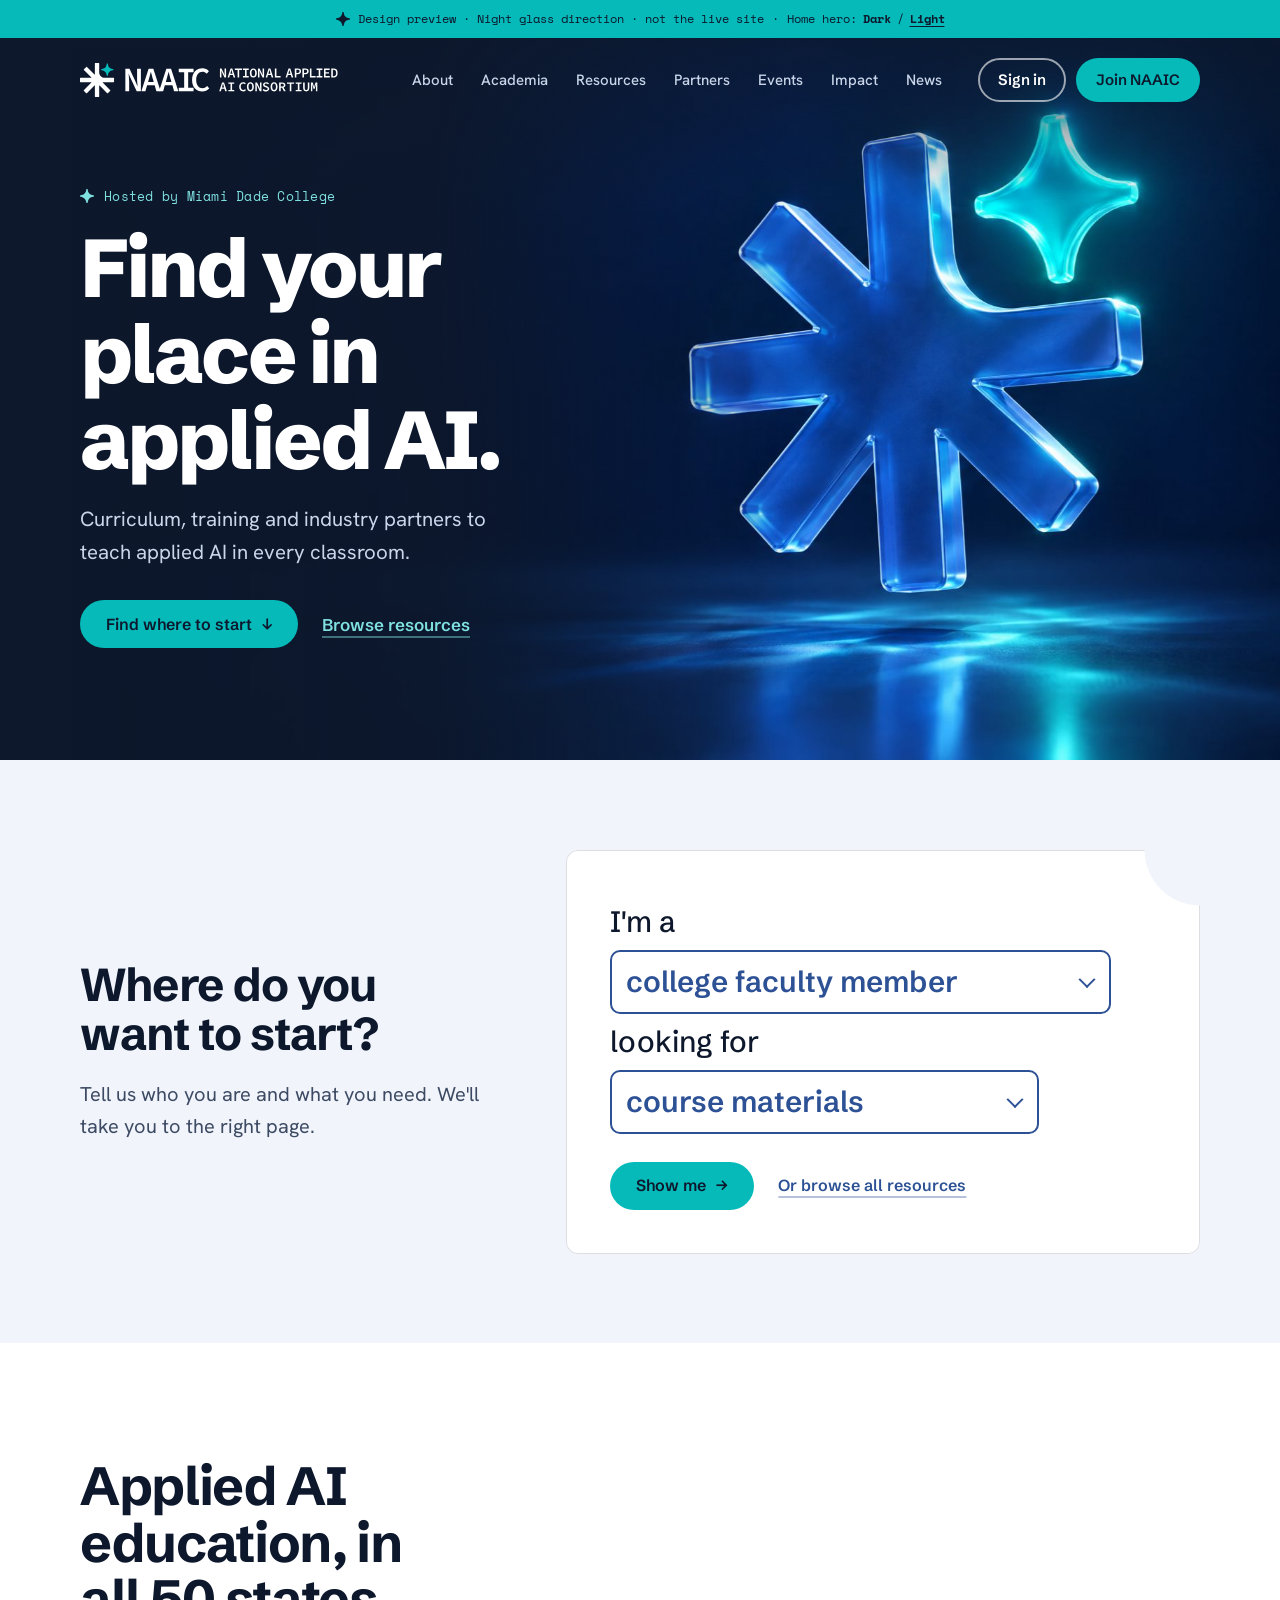
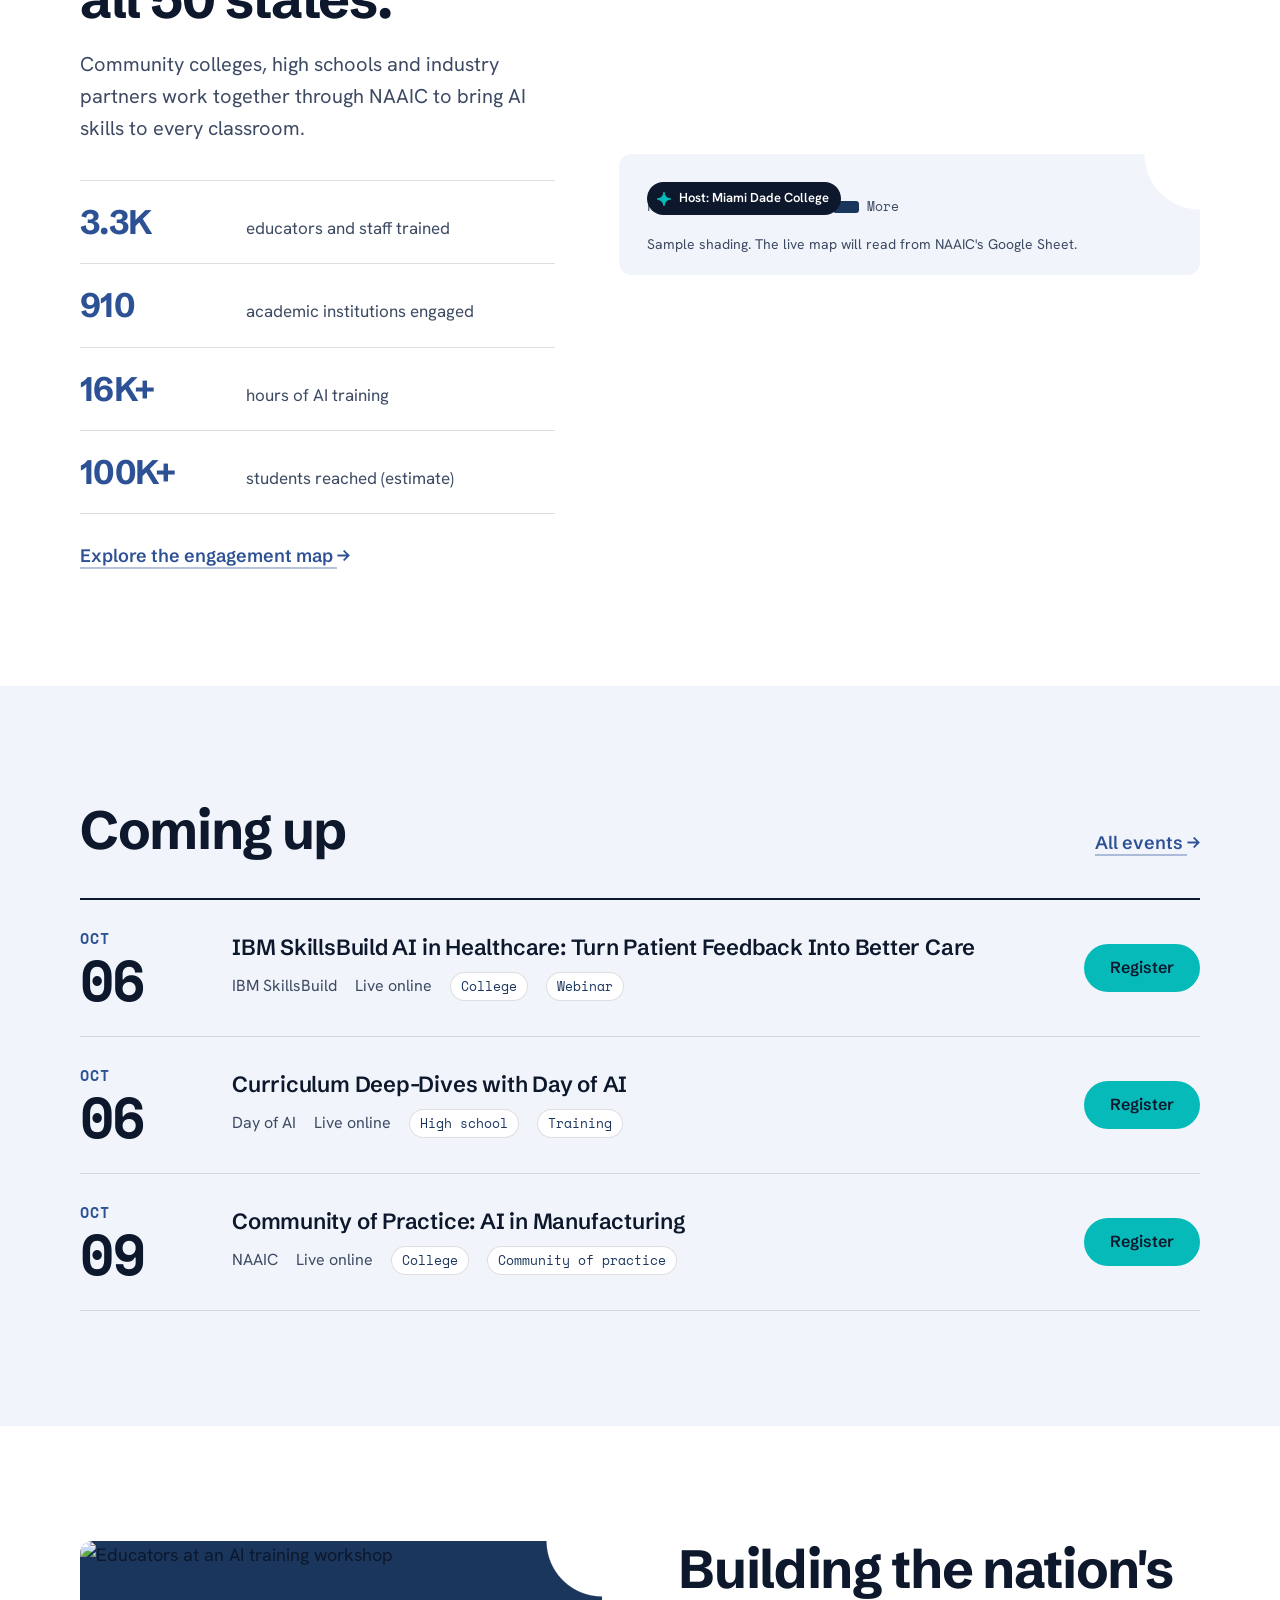
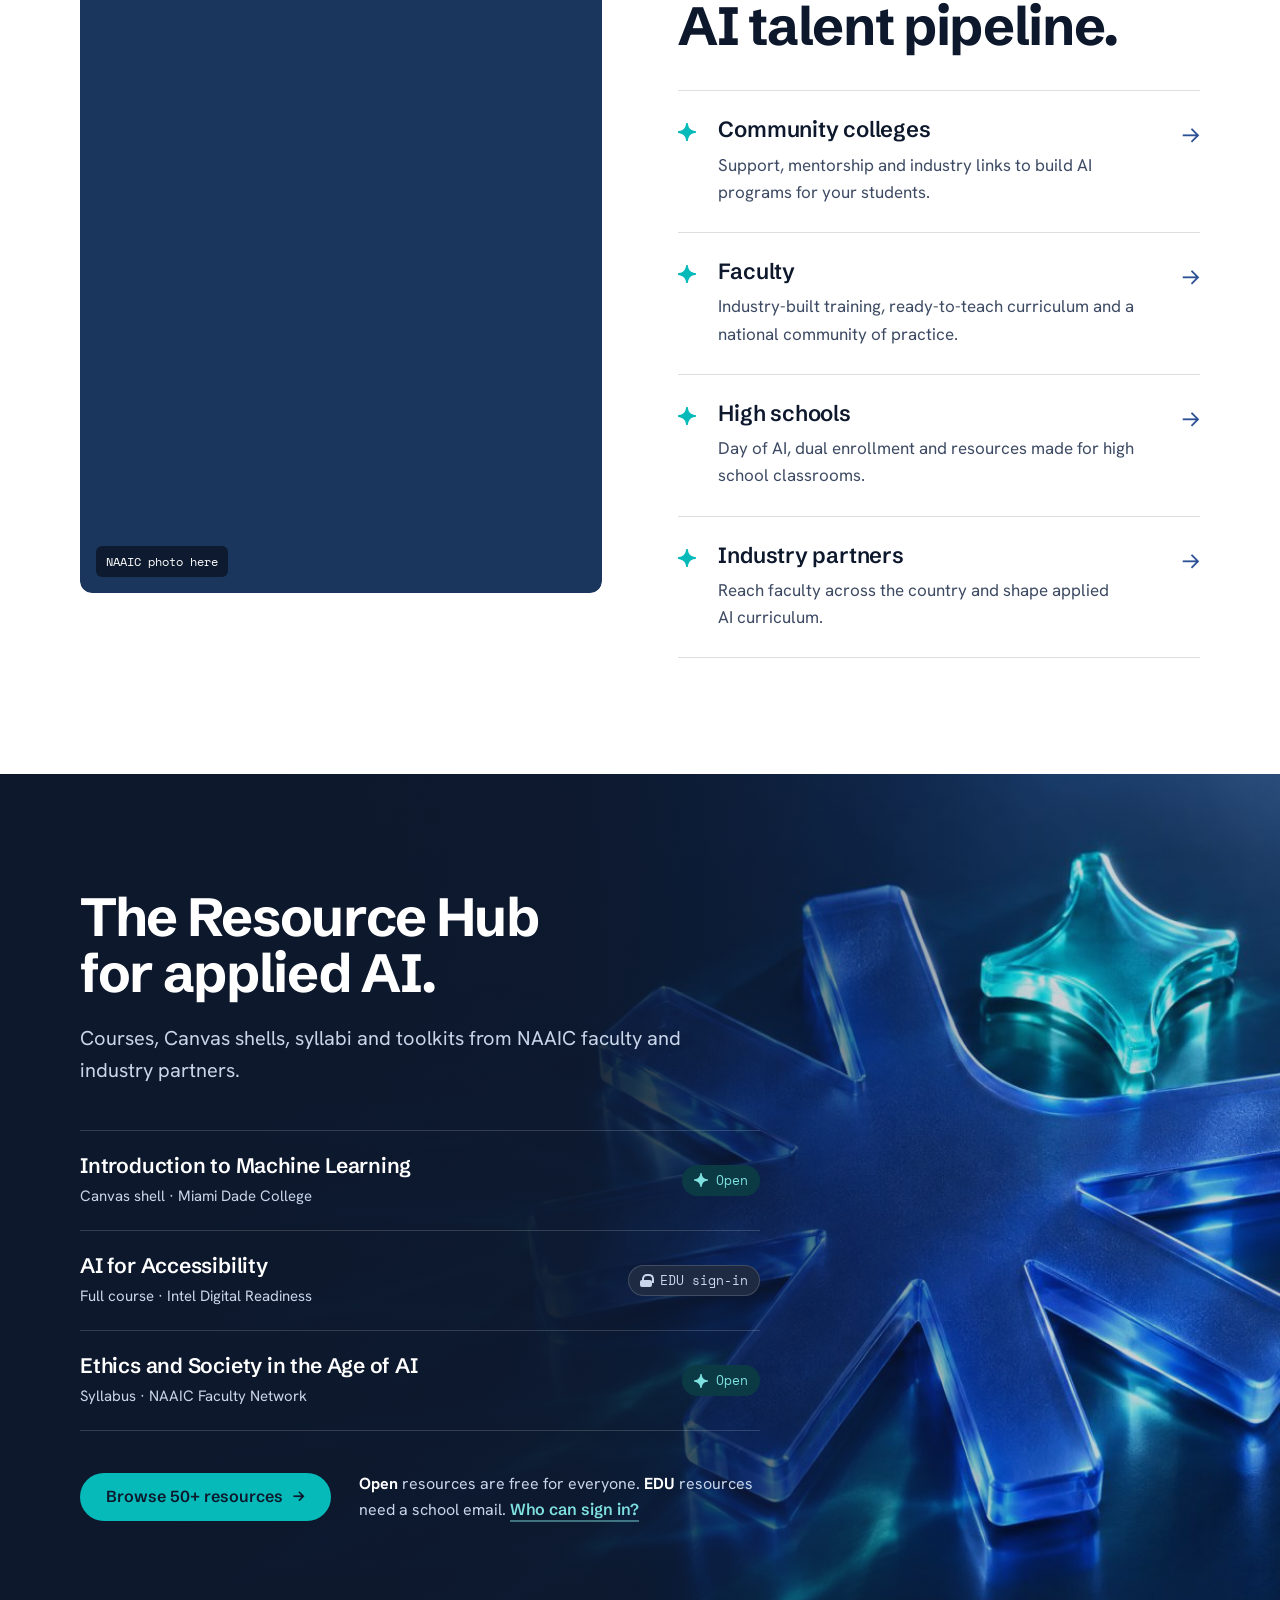
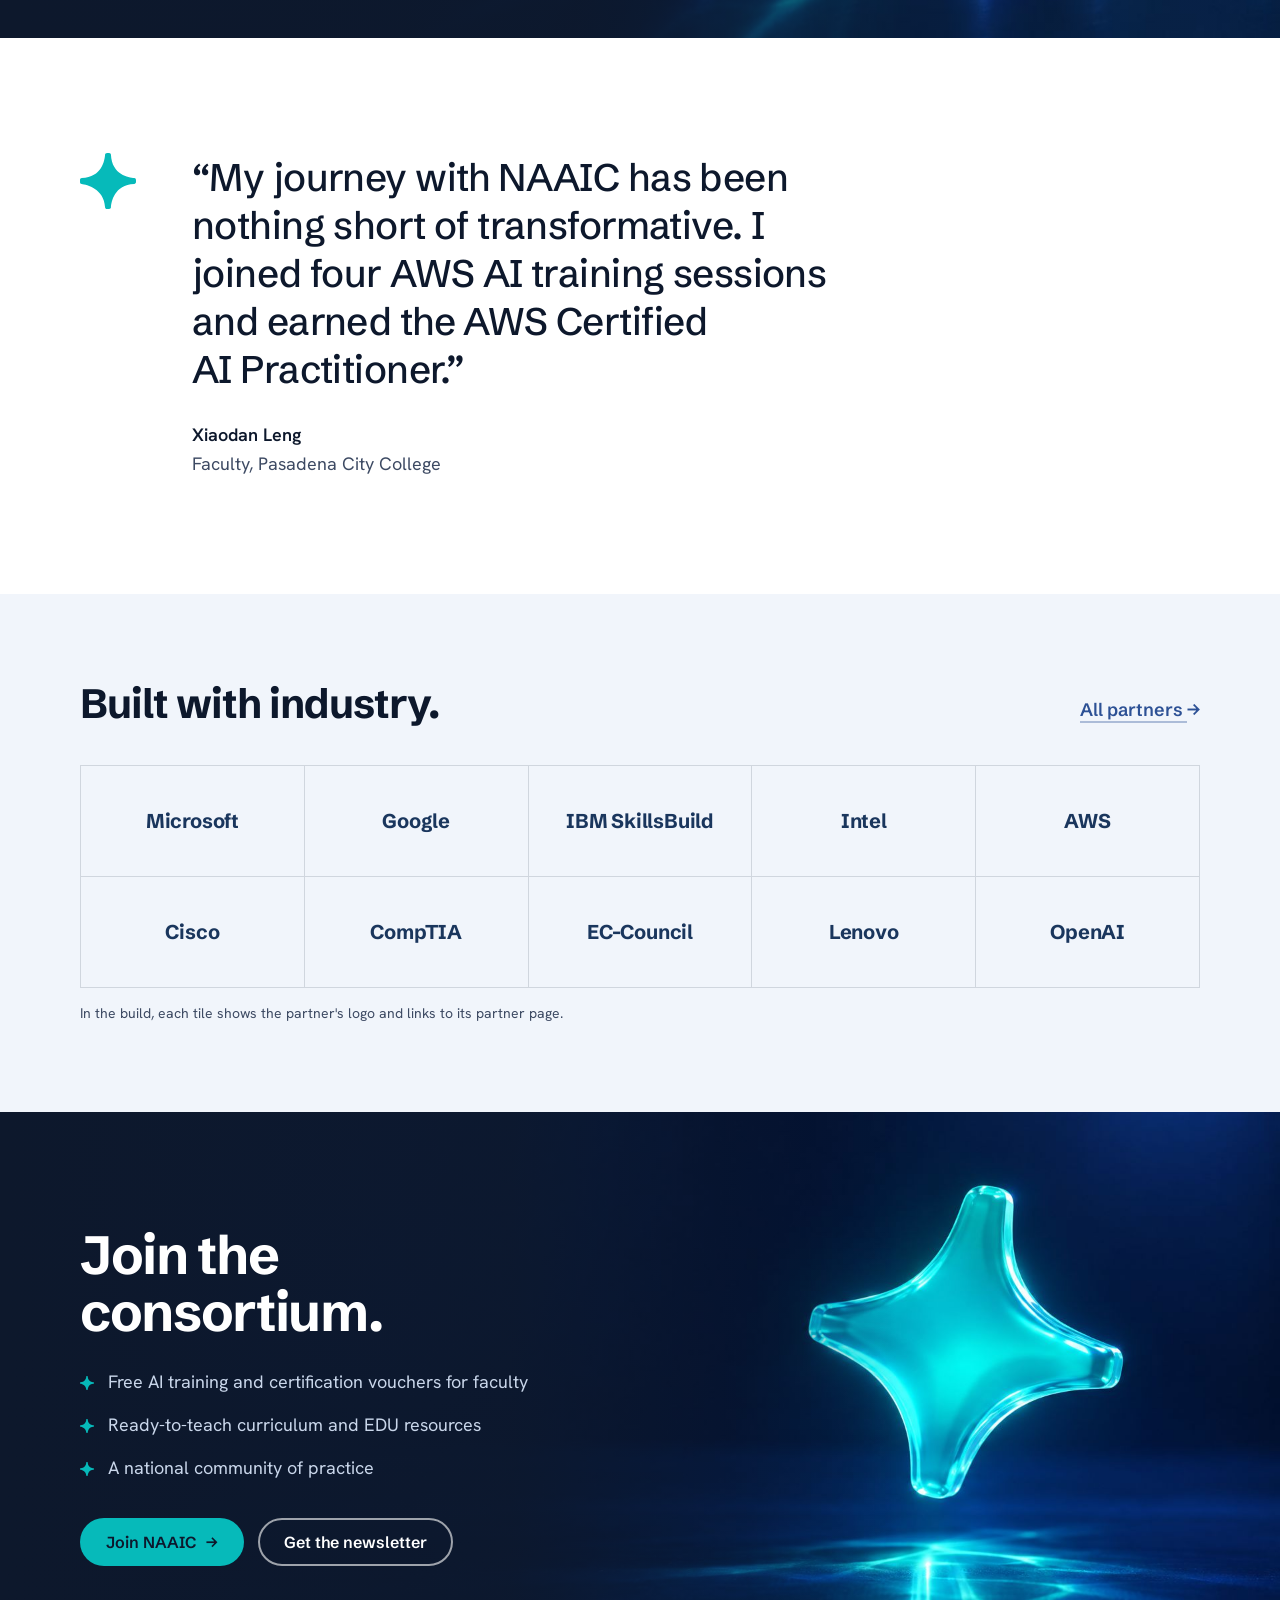
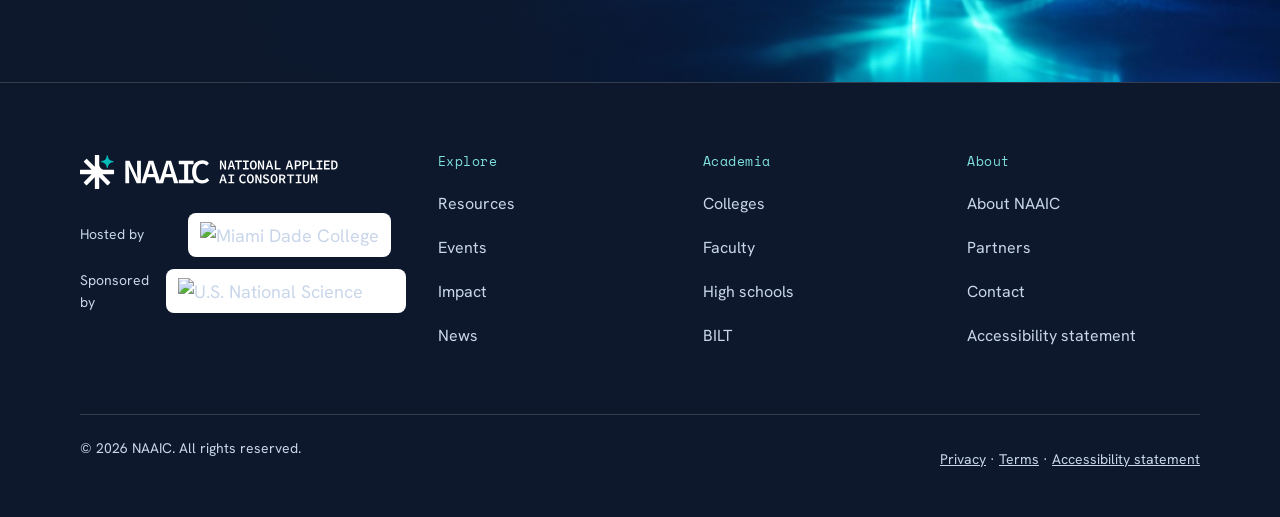
==== commit 68e25ad6: "Version CSS/JS links so new HTML never loads cached CSS Co-Authored-By: Claude Opus 5.5 <noreply@ant" ====
--- a/glass/index.html
+++ b/glass/index.html
@@ -8,12 +8,12 @@
 <meta name="description" content="Curriculum, training and industry partnerships for applied AI education.">
 <link rel="icon" href="img/brand/naaic-icon.svg" type="image/svg+xml">
 <link rel="preconnect" href="https://fonts.googleapis.com"><link rel="preconnect" href="https://fonts.gstatic.com" crossorigin><link rel="stylesheet" href="https://fonts.googleapis.com/css2?family=Schibsted+Grotesk:wght@500;600;700;800&family=Hanken+Grotesk:wght@400;500;600&family=Space+Mono:wght@400;700&display=swap">
-<link rel="stylesheet" href="css/site.css">
+<link rel="stylesheet" href="css/site.css?v=2">
 </head>
 <body>
 <a class="skip" href="#main">Skip to main content</a>
 <header class="site-top">
-  <p class="preview-bar"><span class="spark" aria-hidden="true"></span>Design preview · Night glass direction · not the live site</p>
+  <p class="preview-bar"><span class="spark" aria-hidden="true"></span>Design preview · Night glass direction · not the live site<span class="hero-switch"><span class="sep" aria-hidden="true">·</span>Home hero: <span aria-current="true">Dark</span> / <a href="index-light.html">Light</a></span></p>
   <div class="wrap">
     <div class="site">
       <a class="logo" href="index.html"><picture><source media="(max-width: 560px)" srcset="img/brand/dark-mobile.svg"><img src="img/brand/dark.svg" alt="NAAIC, National Applied AI Consortium, home" width="183" height="34"></picture></a>
@@ -232,6 +232,6 @@
 </footer>
 <script src="https://cdn.jsdelivr.net/npm/d3@7.9.0/dist/d3.min.js" integrity="sha384-CjloA8y00+1SDAUkjs099PVfnY2KmDC2BZnws9kh8D/lX1s46w6EPhpXdqMfjK6i" crossorigin="anonymous"></script>
 <script src="https://cdn.jsdelivr.net/npm/topojson-client@3.1.0/dist/topojson-client.min.js" integrity="sha384-Ukv1p/xTma6P4/2bY5KzWBw+ydSpXmhCMtyciIQVDJ1RmOxtCYNMF1uXT9T63H67" crossorigin="anonymous"></script>
-<script src="js/site.js"></script>
+<script src="js/site.js?v=2"></script>
 </body>
 </html>
--- a/glass/css/site.css
+++ b/glass/css/site.css
@@ -113,6 +113,24 @@
 .finder-go { display: flex; align-items: center; gap: 24px; margin-top: 28px; flex-wrap: wrap; }
 .finder-go .tlink { font-size: 16px; }
 
+/* Light hero option (index-light.html) — same layout, light glass render */
+.preview-bar:has(.hero-switch) { flex-wrap: wrap; column-gap: 8px; row-gap: 2px; }
+.preview-bar .hero-switch { display: inline-flex; gap: 6px; align-items: center; }
+.preview-bar .hero-switch .sep { margin-right: 2px; }
+.preview-bar .hero-switch a { color: var(--ink); font-weight: 700; text-decoration: underline; text-underline-offset: 3px; display: inline-flex; align-items: center; min-height: 24px; }
+.preview-bar .hero-switch [aria-current] { font-weight: 700; }
+.site-top.on-light { color: var(--ink); }
+.site-top.on-light :focus-visible { outline-color: var(--blue); }
+.on-light nav.main a { color: var(--text-soft); }                                    /* 9.0:1 on white */
+.on-light nav.main a:hover, .on-light nav.main a[aria-current="page"] { color: var(--ink); background: rgba(13,24,44,.06); }
+.hero.light { background: #f4f7fc; color: var(--ink); border-bottom: 1px solid var(--line); }
+.hero.light :focus-visible { outline-color: var(--blue); }
+.hero.light .hero-art::before { background: linear-gradient(180deg, rgba(244,247,252,.95) 0%, rgba(244,247,252,0) 100%); }
+.hero.light .hero-art::after { background: linear-gradient(90deg, #f4f7fc 0%, rgba(244,247,252,.9) 34%, rgba(244,247,252,0) 62%); }
+.hero.light .hero-kick { color: var(--blue); }                                      /* 7.2:1 on #f4f7fc */
+.hero.light h1 { color: var(--ink); }
+.hero.light .hero-lead { color: var(--text-soft); }                                 /* 8.6:1 */
+
 /* ---------- Page hero (inner pages) ---------- */
 .page-hero { position: relative; overflow: hidden; isolation: isolate; }
 .page-hero .hero-art::after { background: linear-gradient(90deg, var(--ink) 0%, rgba(13,24,44,.94) 42%, rgba(13,24,44,.15) 78%); }
@@ -313,7 +331,7 @@
   nav.main { display: none; }
   .menu-btn { display: inline-flex; }
   .head-actions { margin-left: auto; }
-  .menu-panel:not([hidden]) { display: block; position: absolute; top: 112px; left: 0; right: 0; z-index: var(--z-menu); background: var(--ink); border-top: 1px solid var(--line-dark); border-bottom: 1px solid var(--line-dark); padding: 8px var(--gutter) 20px; }
+  .menu-panel:not([hidden]) { display: block; position: absolute; top: 100%; left: 0; right: 0; z-index: var(--z-menu); background: var(--ink); border-top: 1px solid var(--line-dark); border-bottom: 1px solid var(--line-dark); padding: 8px var(--gutter) 20px; }
   .menu-panel ul { list-style: none; }
   .menu-panel a { display: flex; align-items: center; min-height: 52px; font-family: var(--display); font-weight: 600; font-size: 20px; color: var(--white); text-decoration: none; border-bottom: 1px solid var(--line-dark); }
   .menu-panel a[aria-current="page"] { color: var(--aqua-text); }
@@ -329,6 +347,7 @@
   .hero-art img { object-position: 72% 40%; height: 340px; }
   .hero-art::after { background: linear-gradient(180deg, rgba(13,24,44,.1) 0, rgba(13,24,44,.45) 220px, var(--ink) 340px); }
   .hero-body { padding-top: 350px; padding-bottom: 72px; min-height: 0; }
+  .hero.light .hero-art::after { background: linear-gradient(180deg, rgba(244,247,252,0) 0, rgba(244,247,252,.5) 220px, #f4f7fc 340px); }
   .page-hero .hero-art::after, .band-art::after, .join .band-art::after { background: rgba(13,24,44,.9); }
   .layout { grid-template-columns: 1fr; gap: 0; }
   .filters-toggle { display: inline-flex; }
@@ -340,8 +359,10 @@
   .head-actions .join-top { display: none; }
   .site { gap: 12px; }
   .logo img { height: 32px; }
-  .menu-panel:not([hidden]) { top: 128px; }
   .head-actions .signin { display: none; }
+  .preview-bar .hero-switch { flex-basis: 100%; justify-content: center; }
+  .preview-bar .hero-switch .sep { display: none; }
+  .preview-bar:has(.hero-switch) > .spark { display: none; }
   .ledger div { grid-template-columns: 110px 1fr; }
   .ledger dt { font-size: 28px; }
   .quote { grid-template-columns: 1fr; gap: 16px; }
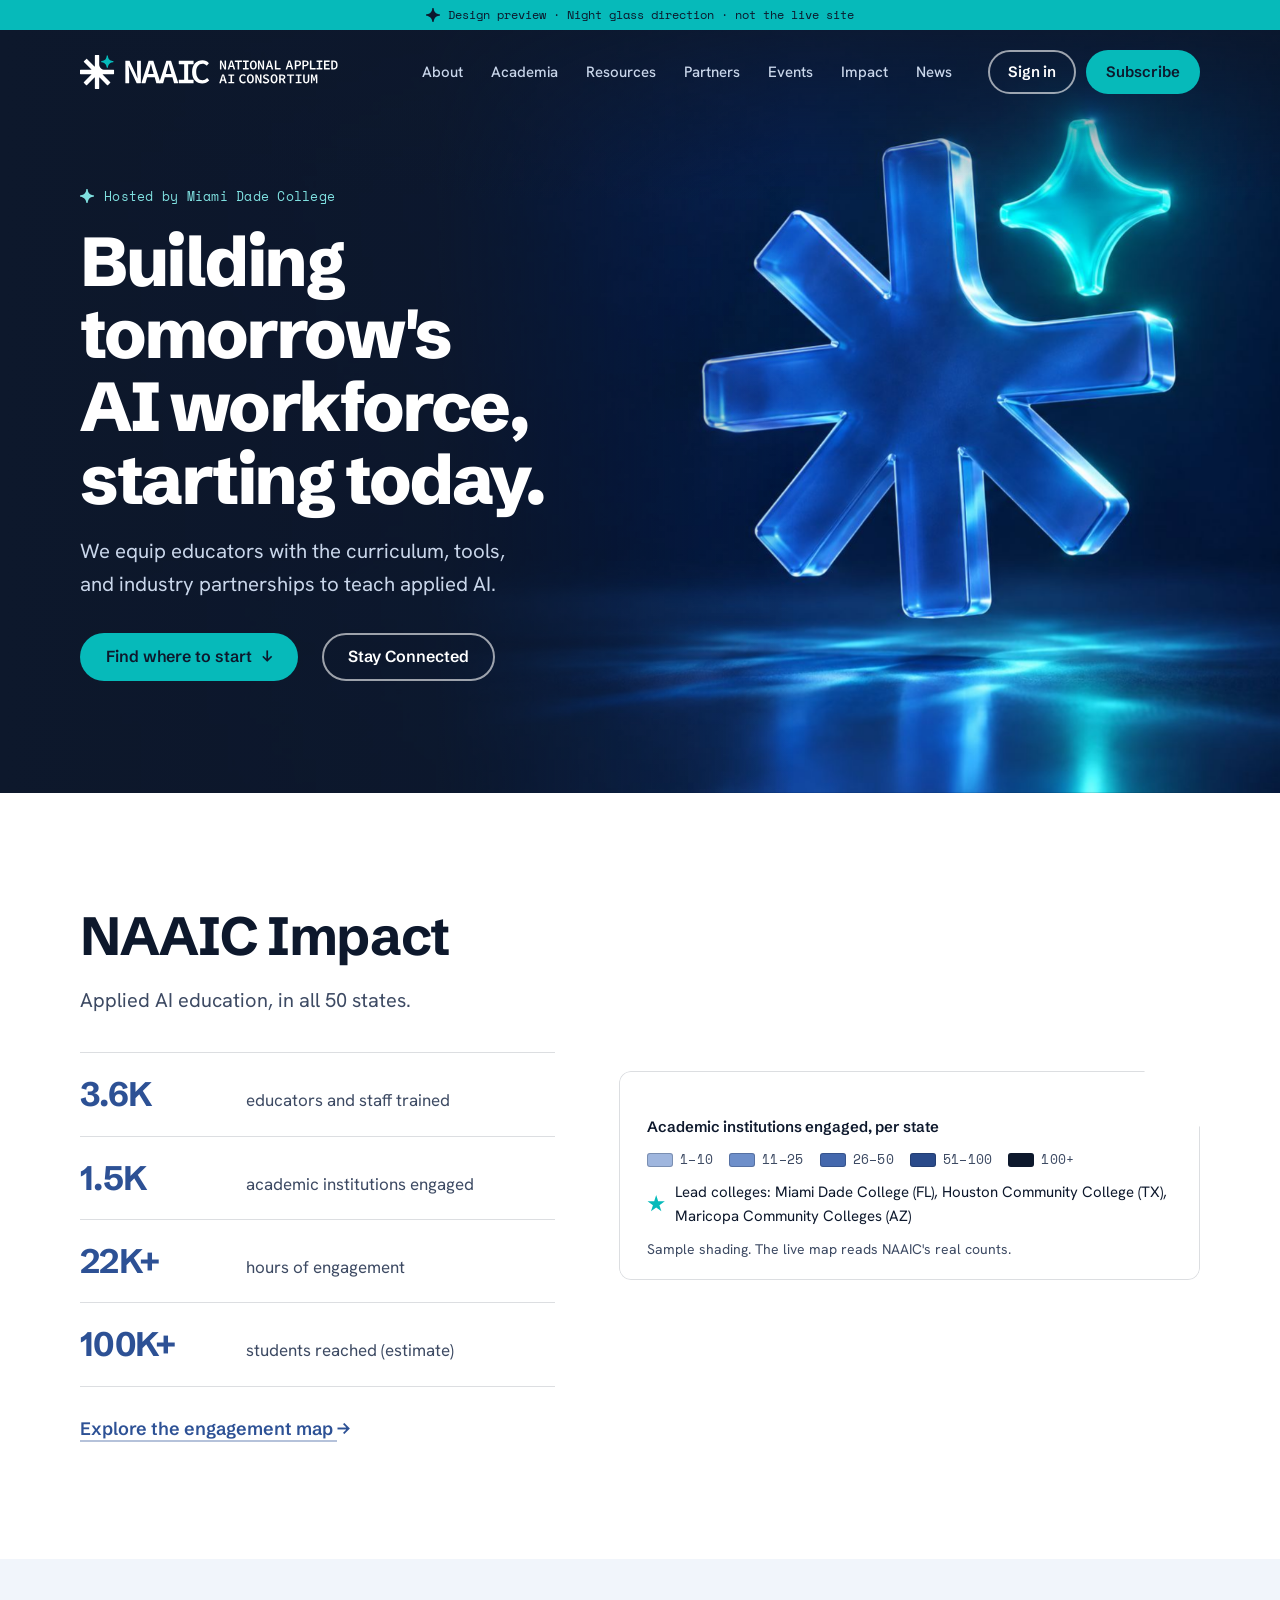
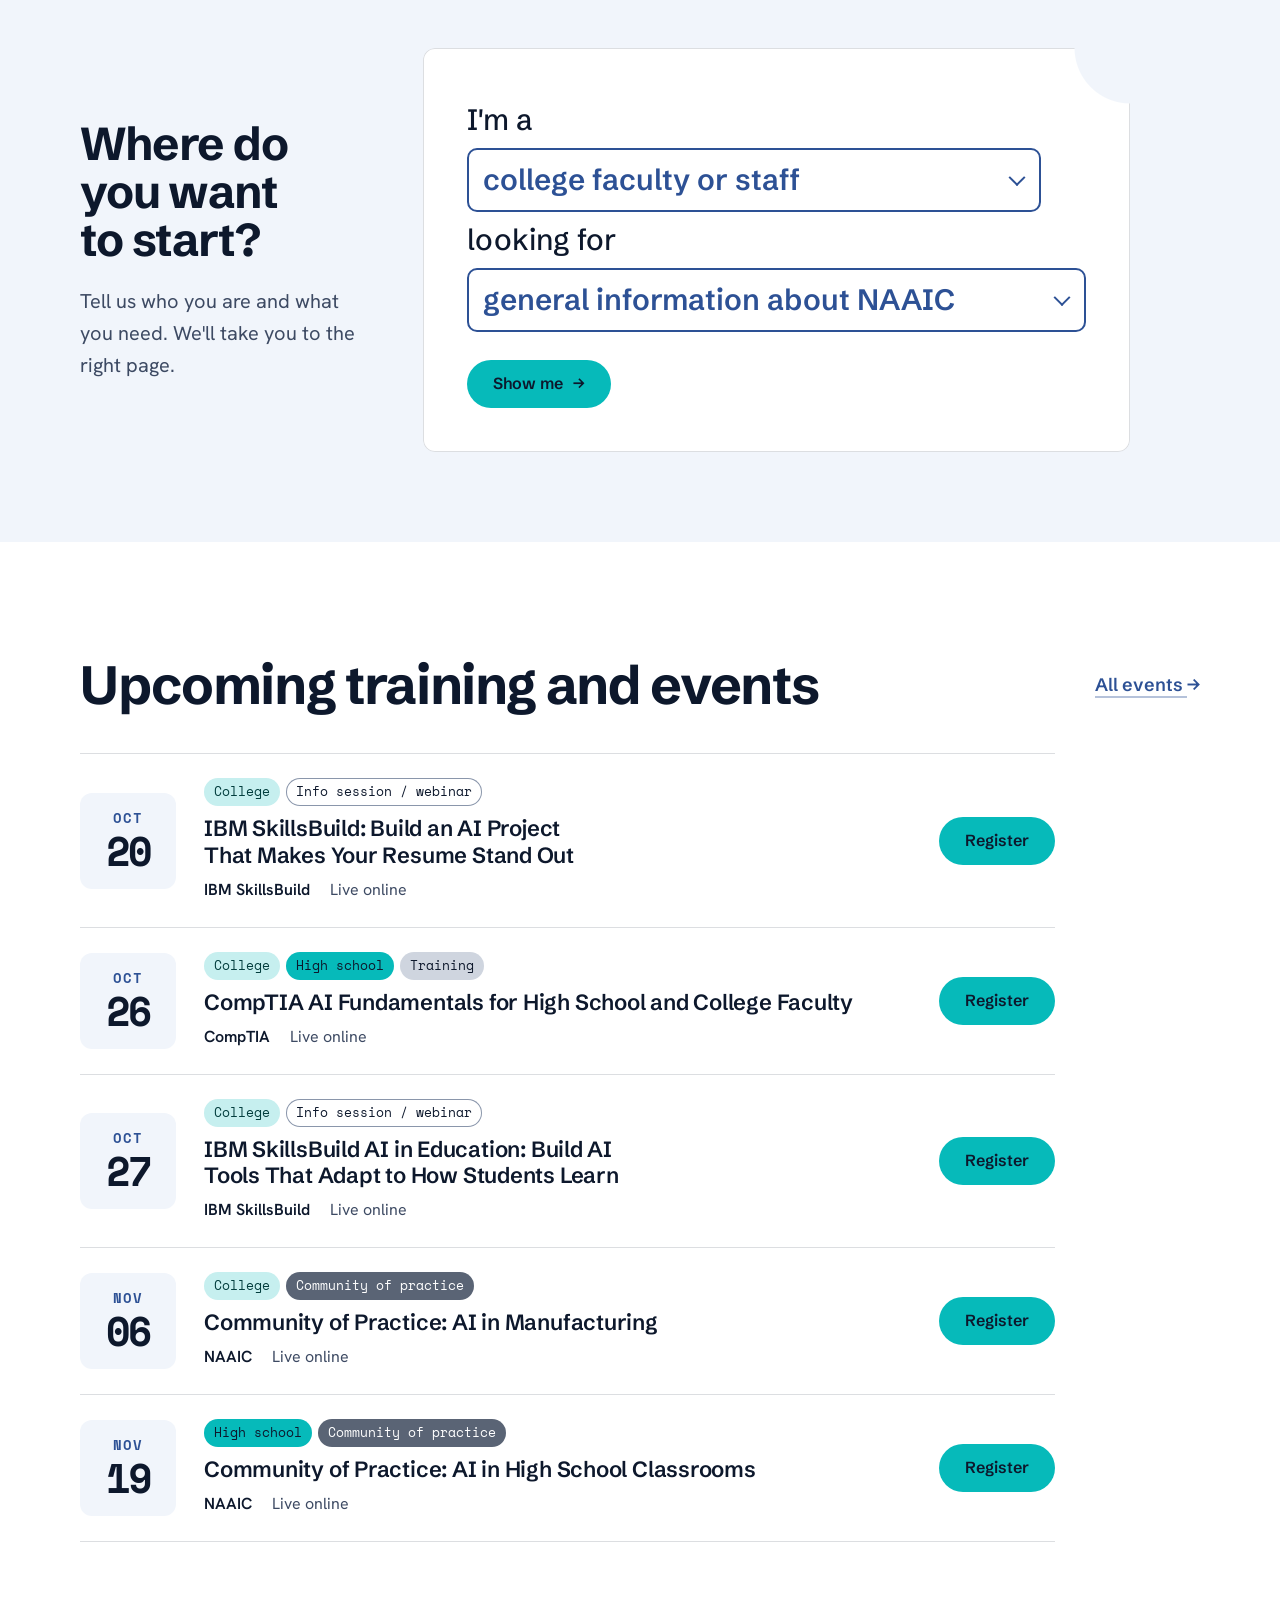
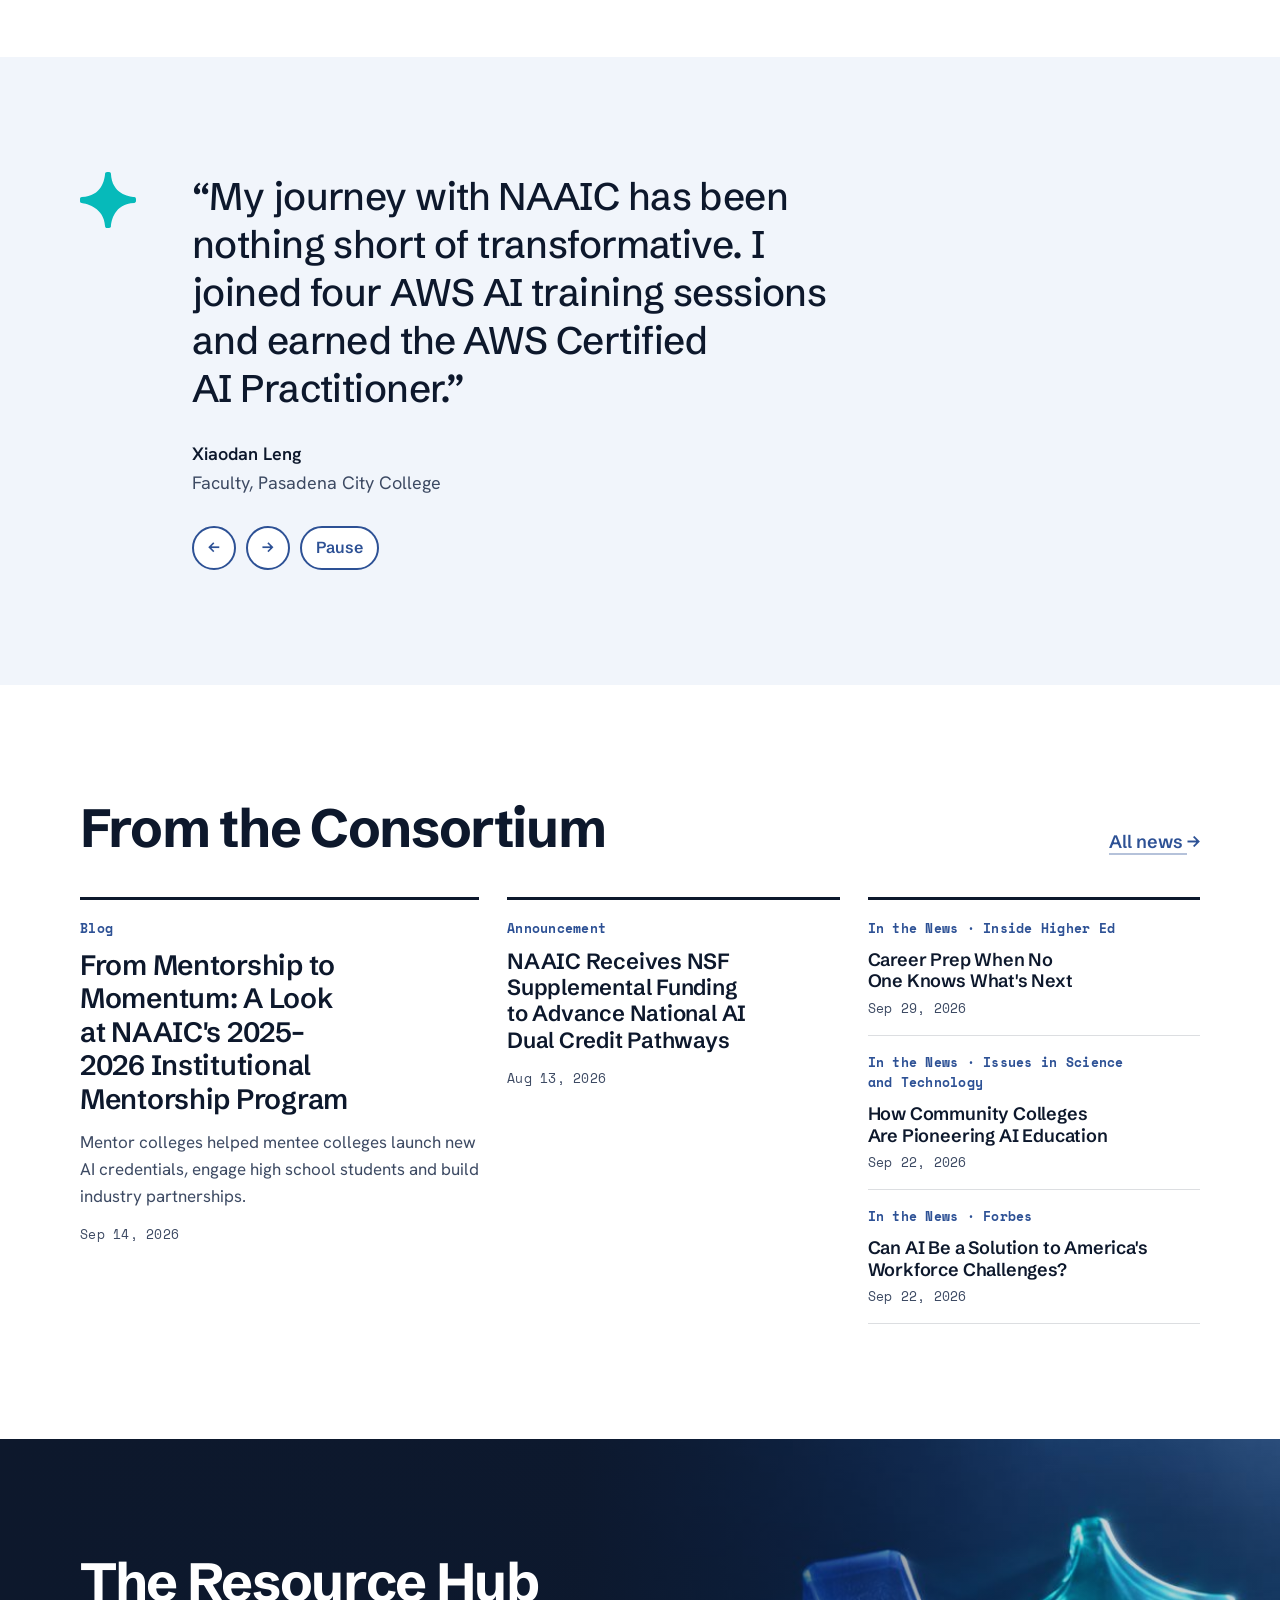
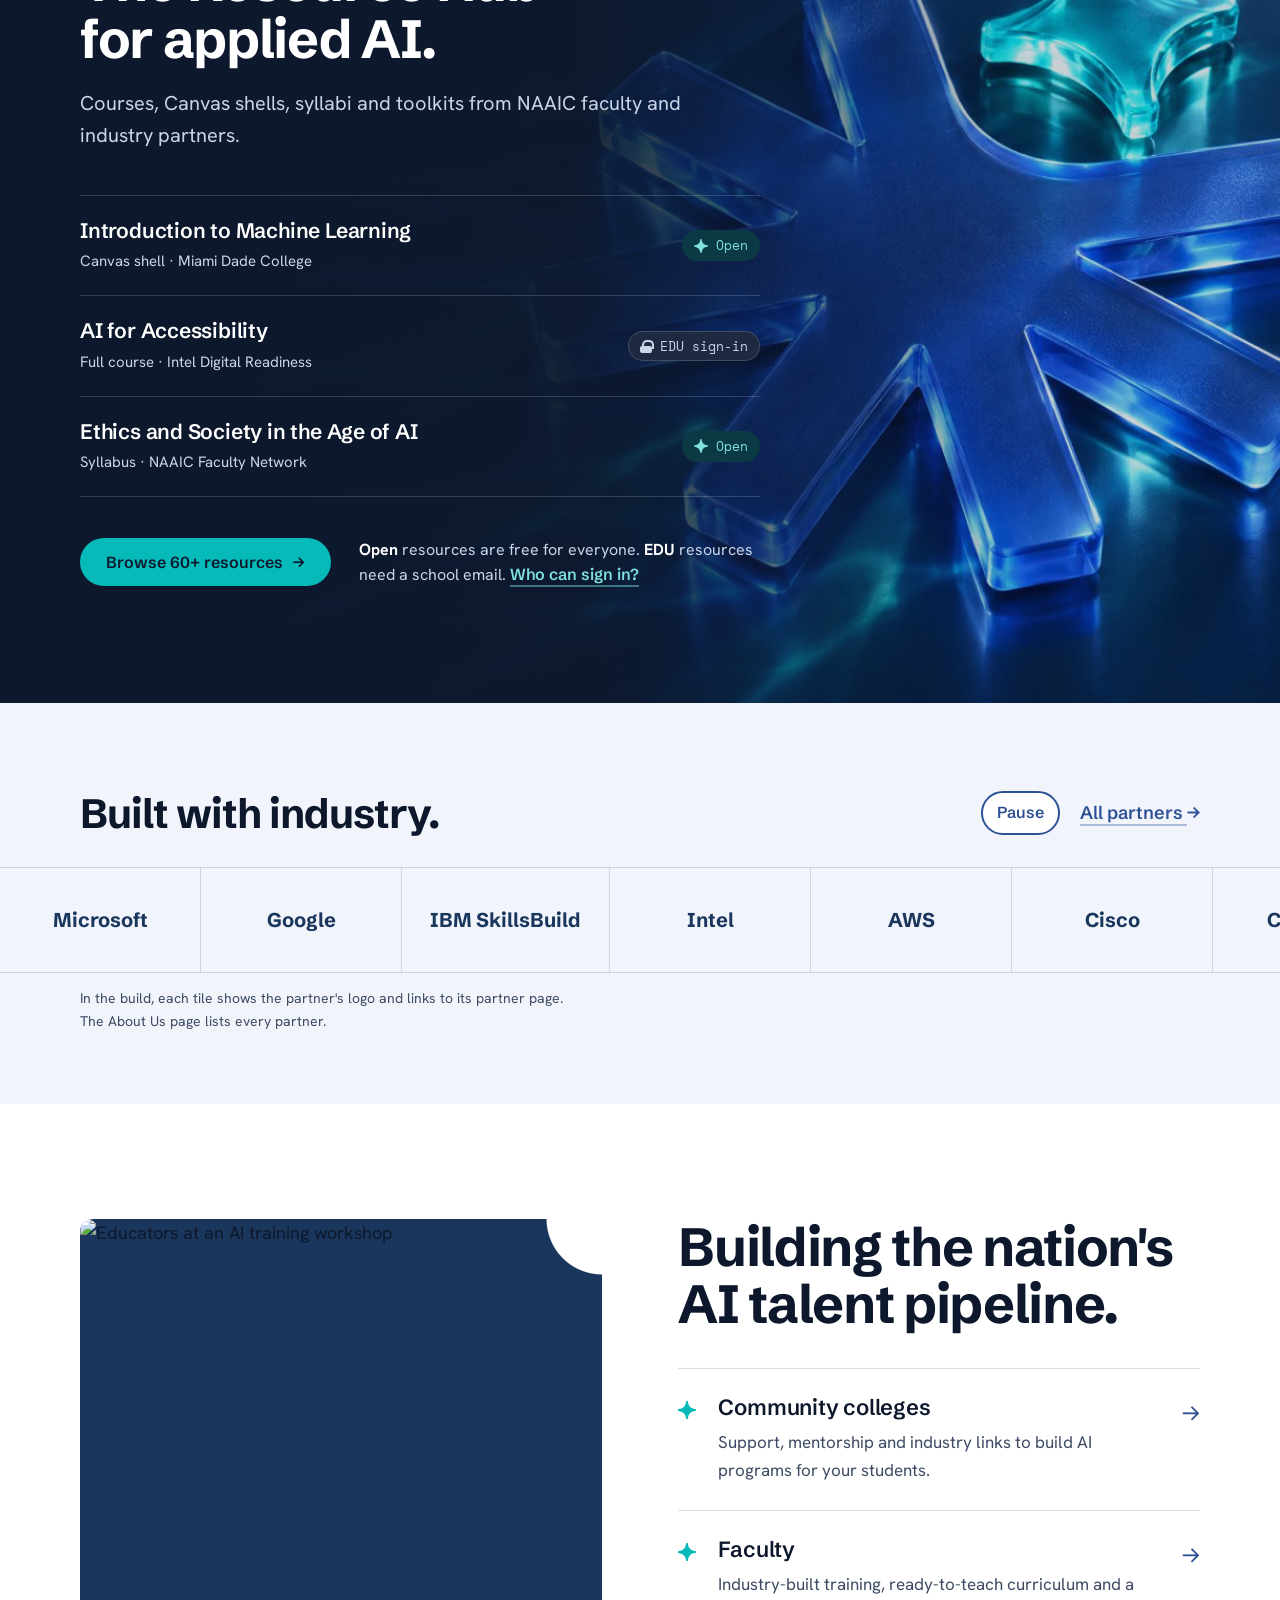
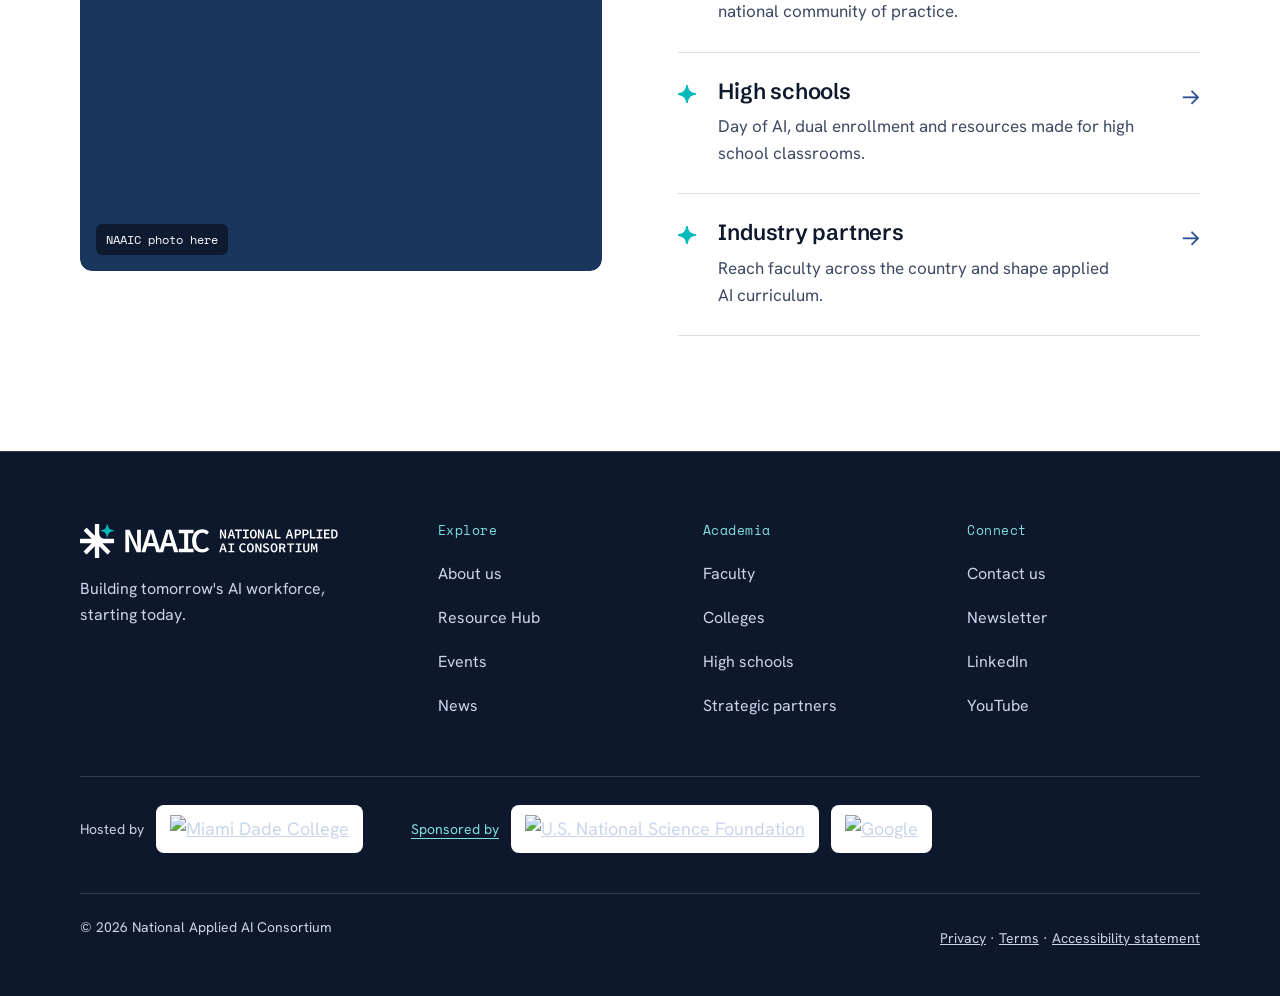
==== commit e7499ae8: "Home + Events: client review changes (Oct 19), dark only Home: new hero copy and CTAs, impact map mo" ====
--- a/glass/index.html
+++ b/glass/index.html
@@ -5,27 +5,27 @@
 <meta name="viewport" content="width=device-width, initial-scale=1">
 <meta name="robots" content="noindex, nofollow">
 <title>NAAIC — National Applied AI Consortium</title>
-<meta name="description" content="Curriculum, training and industry partnerships for applied AI education.">
+<meta name="description" content="Curriculum, tools and industry partnerships to teach applied AI.">
 <link rel="icon" href="img/brand/naaic-icon.svg" type="image/svg+xml">
 <link rel="preconnect" href="https://fonts.googleapis.com"><link rel="preconnect" href="https://fonts.gstatic.com" crossorigin><link rel="stylesheet" href="https://fonts.googleapis.com/css2?family=Schibsted+Grotesk:wght@500;600;700;800&family=Hanken+Grotesk:wght@400;500;600&family=Space+Mono:wght@400;700&display=swap">
-<link rel="stylesheet" href="css/site.css?v=2">
+<link rel="stylesheet" href="css/site.css?v=3">
 </head>
-<body>
+<body id="top">
 <a class="skip" href="#main">Skip to main content</a>
 <header class="site-top">
-  <p class="preview-bar"><span class="spark" aria-hidden="true"></span>Design preview · Night glass direction · not the live site<span class="hero-switch"><span class="sep" aria-hidden="true">·</span>Home hero: <span aria-current="true">Dark</span> / <a href="index-light.html">Light</a></span></p>
+  <p class="preview-bar"><span class="spark" aria-hidden="true"></span>Design preview · Night glass direction · not the live site</p>
   <div class="wrap">
     <div class="site">
       <a class="logo" href="index.html"><picture><source media="(max-width: 560px)" srcset="img/brand/dark-mobile.svg"><img src="img/brand/dark.svg" alt="NAAIC, National Applied AI Consortium, home" width="183" height="34"></picture></a>
       <nav class="main" aria-label="Main"><ul><li><a href="#">About</a></li><li><a href="#">Academia</a></li><li><a href="resources.html">Resources</a></li><li><a href="#">Partners</a></li><li><a href="events.html">Events</a></li><li><a href="#">Impact</a></li><li><a href="#">News</a></li></ul></nav>
       <div class="head-actions">
         <a class="btn btn-line-dark btn-sm signin" href="#">Sign in</a>
-        <a class="btn btn-aqua btn-sm join-top" href="index.html#join">Join NAAIC</a>
+        <button class="btn btn-aqua btn-sm join-top" type="button" data-subscribe>Subscribe</button>
         <button class="btn btn-line-dark btn-sm menu-btn" type="button" aria-expanded="false" aria-controls="menu-panel">Menu</button>
       </div>
     </div>
   </div>
-  <nav class="menu-panel" id="menu-panel" aria-label="Main" hidden><ul><li><a href="index.html" aria-current="page">Home</a></li><li><a href="#">About</a></li><li><a href="#">Academia</a></li><li><a href="resources.html">Resources</a></li><li><a href="#">Partners</a></li><li><a href="events.html">Events</a></li><li><a href="#">Impact</a></li><li><a href="#">News</a></li></ul><p class="menu-actions"><a class="btn btn-aqua" href="index.html#join">Join NAAIC</a><a class="btn btn-line-dark" href="#">Sign in</a></p></nav>
+  <nav class="menu-panel" id="menu-panel" aria-label="Main" hidden><ul><li><a href="index.html" aria-current="page">Home</a></li><li><a href="#">About</a></li><li><a href="#">Academia</a></li><li><a href="resources.html">Resources</a></li><li><a href="#">Partners</a></li><li><a href="events.html">Events</a></li><li><a href="#">Impact</a></li><li><a href="#">News</a></li></ul><p class="menu-actions"><button class="btn btn-aqua" type="button" data-subscribe>Subscribe</button><a class="btn btn-line-dark" href="#">Sign in</a></p></nav>
 </header>
 
 <main id="main">
@@ -34,15 +34,40 @@
   <div class="wrap">
     <div class="hero-body">
       <p class="mono hero-kick"><span class="spark" aria-hidden="true"></span>Hosted by Miami Dade College</p>
-      <h1>Find your place in applied AI.</h1>
-      <p class="hero-lead">Curriculum, training and industry partners to teach applied AI in every classroom.</p>
+      <h1>Building tomorrow's AI workforce, starting today.</h1>
+      <p class="hero-lead">We equip educators with the curriculum, tools, and industry partnerships to teach applied AI.</p>
       <div class="hero-actions">
         <a class="btn btn-aqua" href="#start">Find where to start <span class="arrow" aria-hidden="true">↓</span></a>
-        <a class="tlink" href="resources.html">Browse resources</a>
+        <button class="btn btn-line-dark" type="button" data-subscribe>Stay Connected</button>
       </div>
     </div>
   </div>
 </div>
+
+<section class="impact" aria-labelledby="impact-h">
+  <div class="wrap impact-grid">
+    <div>
+      <h2 id="impact-h">NAAIC Impact</h2>
+      <p class="lead">Applied AI education, in all 50 states.</p>
+      <dl class="ledger">
+        <div><dt>3.6K</dt><dd>educators and staff trained</dd></div>
+        <div><dt>1.5K</dt><dd>academic institutions engaged</dd></div>
+        <div><dt>22K+</dt><dd>hours of engagement</dd></div>
+        <div><dt>100K+</dt><dd>students reached (estimate)</dd></div>
+      </dl>
+      <p style="margin-top:28px"><a class="tlink" href="#">Explore the engagement map <span class="arrow" aria-hidden="true">→</span></a></p>
+    </div>
+    <figure class="map-card cut">
+      <div id="map" role="img" aria-label="Map of the United States. NAAIC has engaged academic institutions in all 50 states; darker blue means more institutions in that state. Stars mark the three lead colleges: Miami Dade College in Florida, Houston Community College in Texas, and Maricopa Community Colleges in Arizona."></div>
+      <figcaption class="map-legend">
+        <span class="scale-title">Academic institutions engaged, per state</span>
+        <span class="scale mono" aria-hidden="true"><span><i style="background:#9fb6de"></i>1–10</span><span><i style="background:#6e8fca"></i>11–25</span><span><i style="background:#4468ad"></i>26–50</span><span><i style="background:#2a4a8a"></i>51–100</span><span><i style="background:#0d182c"></i>100+</span></span>
+        <span class="key"><span class="star" aria-hidden="true"></span>Lead colleges: Miami Dade College (FL), Houston Community College (TX), Maricopa Community Colleges (AZ)</span>
+        <span class="map-note">Sample shading. The live map reads NAAIC's real counts.</span>
+      </figcaption>
+    </figure>
+  </div>
+</section>
 
 <section class="start" id="start" aria-labelledby="start-h">
   <div class="wrap start-grid">
@@ -51,89 +76,173 @@
       <p class="lead">Tell us who you are and what you need. We'll take you to the right page.</p>
     </div>
     <div class="start-card cut">
-      <form class="finder finder-light" action="resources.html" aria-labelledby="start-h">
+      <form class="finder finder-light" aria-labelledby="start-h" data-finder='{"faculty":[["general information about NAAIC","https://www.naaic.ai/about"],["resources for faculty","https://www.naaic.ai/academia/faculty"],["mentorship or resources for my college","https://www.naaic.ai/academia/institutions"],["trainings and info sessions","events.html?audience=college"],["teaching resources","resources.html"],["industry partner resources","https://www.naaic.ai/strategic-partners"],["NAAIC news updates","https://www.naaic.ai/news"]],"college-admin":[["general information about NAAIC","https://www.naaic.ai/about"],["resources for colleges, including mentorship","https://www.naaic.ai/academia/institutions"],["resources for faculty","https://www.naaic.ai/academia/faculty"],["curricular resources for faculty","resources.html"],["industry partner resources","https://www.naaic.ai/strategic-partners"],["trainings and info sessions","events.html?audience=college"],["NAAIC news updates","https://www.naaic.ai/news"]],"k12-teacher":[["general information about NAAIC","https://www.naaic.ai/about"],["resources for K-12 teachers","https://www.naaic.ai/academia/high-schools"],["trainings and info sessions","events.html?audience=highschool"],["mentorship or resources for my district","https://www.naaic.ai/academia/institutions"]],"k12-admin":[["NAAIC news updates","https://www.naaic.ai/news"],["general information about NAAIC","https://www.naaic.ai/about"],["curricular resources for teachers","resources.html"],["industry partner resources","https://www.naaic.ai/strategic-partners"]],"funder":[["NAAIC news updates","https://www.naaic.ai/news"],["NAAIC Impact","#"],["current funders","#"]],"industry":[["providing a training for NAAIC","https://www.naaic.ai/contact"],["how NAAIC works with industry partners","https://www.naaic.ai/strategic-partners"]],"community":[["NAAIC news updates","https://www.naaic.ai/news"],["NAAIC Impact","#"],["general information about NAAIC","https://www.naaic.ai/about"],["info sessions","events.html?type=webinar"]]}'>
         <fieldset>
           <legend class="sr">Your role and what you need</legend>
           <div class="sentence">
             <label for="role">I'm a</label>
-            <span class="select"><select id="role" name="role">
-              <option value="faculty">college faculty member</option><option value="leader">college leader or administrator</option>
-              <option value="highschool">high school teacher</option><option value="industry">industry partner</option><option value="student">student</option>
-            </select></span>
+            <span class="select"><select id="role" name="role"><option value="faculty">college faculty or staff</option><option value="college-admin">college administrator</option><option value="k12-teacher">K-12 teacher or staff</option><option value="k12-admin">K-12 administrator</option><option value="funder">funder</option><option value="industry">industry professional</option><option value="community">community member interested in AI</option></select></span>
             <br>
             <label for="need">looking for</label>
-            <span class="select"><select id="need" name="need">
-              <option value="materials">course materials</option><option value="training">training and certifications</option>
-              <option value="events">upcoming events</option><option value="funding">funding and stipends</option><option value="partners">partner programs</option>
-            </select></span>
+            <span class="select"><select id="need" name="need"><option value="https://www.naaic.ai/about">general information about NAAIC</option><option value="https://www.naaic.ai/academia/faculty">resources for faculty</option><option value="https://www.naaic.ai/academia/institutions">mentorship or resources for my college</option><option value="events.html?audience=college">trainings and info sessions</option><option value="resources.html">teaching resources</option><option value="https://www.naaic.ai/strategic-partners">industry partner resources</option><option value="https://www.naaic.ai/news">NAAIC news updates</option></select></span>
           </div>
         </fieldset>
         <div class="finder-go">
           <button class="btn btn-aqua" type="submit">Show me <span class="arrow" aria-hidden="true">→</span></button>
-          <a class="tlink" href="resources.html">Or browse all resources</a>
         </div>
       </form>
     </div>
   </div>
 </section>
 
-<section aria-labelledby="impact-h">
-  <div class="wrap impact-grid">
+<section class="home-events" aria-labelledby="events-h">
+  <div class="wrap hev-grid">
     <div>
-      <h2 id="impact-h">Applied AI education, in all 50 states.</h2>
-      <p class="lead">Community colleges, high schools and industry partners work together through NAAIC to bring AI skills to every classroom.</p>
-      <dl class="ledger">
-        <div><dt>3.3K</dt><dd>educators and staff trained</dd></div>
-        <div><dt>910</dt><dd>academic institutions engaged</dd></div>
-        <div><dt>16K+</dt><dd>hours of AI training</dd></div>
-        <div><dt>100K+</dt><dd>students reached (estimate)</dd></div>
-      </dl>
-      <p style="margin-top:28px"><a class="tlink" href="#">Explore the engagement map <span class="arrow" aria-hidden="true">→</span></a></p>
-    </div>
-    <figure class="map-card cut">
-      <div id="map" role="img" aria-label="Map of the United States. NAAIC has engaged institutions in all 50 states. Darker blue means more institutions. Miami, Florida is marked as the host."></div>
-      <span class="host-pin" id="pin" aria-hidden="true"><span class="spark" aria-hidden="true"></span>Host: Miami Dade College</span>
-      <figcaption class="map-legend">
-        <span class="scale mono" aria-hidden="true">Fewer <i style="background:#c9d6ea"></i><i style="background:#8fa6cf"></i><i style="background:#5675b0"></i><i style="background:#2d5195"></i><i style="background:#1a365d"></i> More</span>
-        <span class="map-note">Sample shading. The live map will read from NAAIC's Google Sheet.</span>
-      </figcaption>
-    </figure>
-  </div>
-</section>
-
-<section class="tint" aria-labelledby="events-h">
+      <h2 id="events-h">Upcoming training and events</h2>
+      <ol class="hev-list">
+<li class="hev">
+  <p class="hev-date"><span class="m">OCT</span><span class="d">20</span><span class="sr"> 2026</span></p>
+  <div>
+    <div class="tags"><span class="tag aud-college">College</span><span class="tag type-webinar">Info session / webinar</span></div>
+    <h3><a href="#">IBM SkillsBuild: Build an AI Project That Makes Your Resume Stand Out</a></h3>
+    <p class="hev-meta"><span>IBM SkillsBuild</span><span>Live online</span></p>
+  </div>
+  <a class="btn btn-aqua" href="#">Register<span class="sr"> for IBM SkillsBuild: Build an AI Project That Makes Your Resume Stand Out</span></a>
+</li>
+<li class="hev">
+  <p class="hev-date"><span class="m">OCT</span><span class="d">26</span><span class="sr"> 2026</span></p>
+  <div>
+    <div class="tags"><span class="tag aud-college">College</span><span class="tag aud-highschool">High school</span><span class="tag type-training">Training</span></div>
+    <h3><a href="#">CompTIA AI Fundamentals for High School and College Faculty</a></h3>
+    <p class="hev-meta"><span>CompTIA</span><span>Live online</span></p>
+  </div>
+  <a class="btn btn-aqua" href="#">Register<span class="sr"> for CompTIA AI Fundamentals for High School and College Faculty</span></a>
+</li>
+<li class="hev">
+  <p class="hev-date"><span class="m">OCT</span><span class="d">27</span><span class="sr"> 2026</span></p>
+  <div>
+    <div class="tags"><span class="tag aud-college">College</span><span class="tag type-webinar">Info session / webinar</span></div>
+    <h3><a href="#">IBM SkillsBuild AI in Education: Build AI Tools That Adapt to How Students Learn</a></h3>
+    <p class="hev-meta"><span>IBM SkillsBuild</span><span>Live online</span></p>
+  </div>
+  <a class="btn btn-aqua" href="#">Register<span class="sr"> for IBM SkillsBuild AI in Education: Build AI Tools That Adapt to How Students Learn</span></a>
+</li>
+<li class="hev">
+  <p class="hev-date"><span class="m">NOV</span><span class="d">06</span><span class="sr"> 2026</span></p>
+  <div>
+    <div class="tags"><span class="tag aud-college">College</span><span class="tag type-cop">Community of practice</span></div>
+    <h3><a href="#">Community of Practice: AI in Manufacturing</a></h3>
+    <p class="hev-meta"><span>NAAIC</span><span>Live online</span></p>
+  </div>
+  <a class="btn btn-aqua" href="#">Register<span class="sr"> for Community of Practice: AI in Manufacturing</span></a>
+</li>
+<li class="hev">
+  <p class="hev-date"><span class="m">NOV</span><span class="d">19</span><span class="sr"> 2026</span></p>
+  <div>
+    <div class="tags"><span class="tag aud-highschool">High school</span><span class="tag type-cop">Community of practice</span></div>
+    <h3><a href="#">Community of Practice: AI in High School Classrooms</a></h3>
+    <p class="hev-meta"><span>NAAIC</span><span>Live online</span></p>
+  </div>
+  <a class="btn btn-aqua" href="#">Register<span class="sr"> for Community of Practice: AI in High School Classrooms</span></a>
+</li>
+      </ol>
+    </div>
+    <p class="hev-all"><a class="tlink" href="events.html">All events <span class="arrow" aria-hidden="true">→</span></a></p>
+  </div>
+</section>
+
+<section class="tint quotes" aria-roledescription="carousel" aria-label="What educators say" data-carousel>
+  <div class="wrap">
+    <div class="quote">
+      <span class="spark" aria-hidden="true"></span>
+      <div>
+        <div class="slides" aria-live="off" data-slides>
+        <figure class="slide" role="group" aria-roledescription="slide" aria-label="1 of 4">
+          <blockquote><p>“My journey with NAAIC has been nothing short of transformative. I joined four AWS AI training sessions and earned the AWS Certified AI Practitioner.”</p></blockquote>
+          <figcaption><strong>Xiaodan Leng</strong>Faculty, Pasadena City College</figcaption>
+        </figure>
+<figure class="slide" role="group" aria-roledescription="slide" aria-label="2 of 4" hidden>
+          <blockquote><p>“The training provided not only a solid foundation in AI principles but also practical strategies that I have seamlessly integrated into our curriculum.”</p></blockquote>
+          <figcaption><strong>Philip Abidoye</strong>Instructor, Atlanta Technical College</figcaption>
+        </figure>
+<figure class="slide" role="group" aria-roledescription="slide" aria-label="3 of 4" hidden>
+          <blockquote><p>“NAAIC&#x27;s guidance has extended beyond curriculum development. We also formed a Business and Industry Leadership Team focused on AI, a direct outcome of our engagement with NAAIC.”</p></blockquote>
+          <figcaption><strong>Michelle D. Weghorst</strong>Dean, Illinois Central College</figcaption>
+        </figure>
+<figure class="slide" role="group" aria-roledescription="slide" aria-label="4 of 4" hidden>
+          <blockquote><p>“DMACC is making significant strides in artificial intelligence education thanks to the support and mentorship of NAAIC.”</p></blockquote>
+          <figcaption><strong>Becky Deitenbeck</strong>AI Faculty Lead, Des Moines Area Community College</figcaption>
+        </figure>
+        </div>
+        <div class="car-controls">
+          <button class="car-btn" type="button" data-prev><span aria-hidden="true">←</span><span class="sr">Previous quote</span></button>
+          <button class="car-btn" type="button" data-next><span aria-hidden="true">→</span><span class="sr">Next quote</span></button>
+          <button class="car-btn car-pause" type="button" data-pause aria-pressed="false">Pause</button>
+        </div>
+      </div>
+    </div>
+  </div>
+</section>
+
+<section class="news" aria-labelledby="news-h">
   <div class="wrap">
     <div class="sec-head">
-      <h2 id="events-h">Coming up</h2>
-      <a class="tlink" href="events.html">All events <span class="arrow" aria-hidden="true">→</span></a>
-    </div>
-    <ol class="events">
-<li class="event" data-audience="college" data-type="webinar" data-partner="ibm">
-  <p class="date"><span class="m">OCT</span><span class="d">06</span><span class="sr"> 2026</span></p>
-  <div>
-    <h3><a href="#">IBM SkillsBuild AI in Healthcare: Turn Patient Feedback Into Better Care</a></h3>
-    <div class="meta"><span>IBM SkillsBuild</span><span>Live online</span><span class="chip">College</span><span class="chip">Webinar</span></div>
-  </div>
-  <a class="btn btn-aqua" href="#">Register<span class="sr"> for IBM SkillsBuild AI in Healthcare: Turn Patient Feedback Into Better Care</span></a>
-</li>
-<li class="event" data-audience="highschool" data-type="training" data-partner="dayofai">
-  <p class="date"><span class="m">OCT</span><span class="d">06</span><span class="sr"> 2026</span></p>
-  <div>
-    <h3><a href="#">Curriculum Deep-Dives with Day of AI</a></h3>
-    <div class="meta"><span>Day of AI</span><span>Live online</span><span class="chip">High school</span><span class="chip">Training</span></div>
-  </div>
-  <a class="btn btn-aqua" href="#">Register<span class="sr"> for Curriculum Deep-Dives with Day of AI</span></a>
-</li>
-<li class="event" data-audience="college" data-type="cop" data-partner="naaic">
-  <p class="date"><span class="m">OCT</span><span class="d">09</span><span class="sr"> 2026</span></p>
-  <div>
-    <h3><a href="#">Community of Practice: AI in Manufacturing</a></h3>
-    <div class="meta"><span>NAAIC</span><span>Live online</span><span class="chip">College</span><span class="chip">Community of practice</span></div>
-  </div>
-  <a class="btn btn-aqua" href="#">Register<span class="sr"> for Community of Practice: AI in Manufacturing</span></a>
-</li>
-    </ol>
-  </div>
+      <h2 id="news-h">From the Consortium</h2>
+      <a class="tlink" href="#">All news <span class="arrow" aria-hidden="true">→</span></a>
+    </div>
+    <div class="news-grid">
+      <article class="post feature-post">
+        <p class="kind mono">Blog</p>
+        <h3><a href="#">From Mentorship to Momentum: A Look at NAAIC's 2025–2026 Institutional Mentorship Program</a></h3>
+        <p>Mentor colleges helped mentee colleges launch new AI credentials, engage high school students and build industry partnerships.</p>
+        <p class="when mono"><time datetime="2026-09-14">Sep 14, 2026</time></p>
+      </article>
+      <article class="post">
+        <p class="kind mono">Announcement</p>
+        <h3><a href="#">NAAIC Receives NSF Supplemental Funding to Advance National AI Dual Credit Pathways</a></h3>
+        <p class="when mono"><time datetime="2026-08-13">Aug 13, 2026</time></p>
+      </article>
+      <ul class="press">
+        <li><p class="kind mono">In the News · Inside Higher Ed</p><h3><a href="#">Career Prep When No One Knows What's Next</a></h3><p class="when mono"><time datetime="2026-09-29">Sep 29, 2026</time></p></li>
+        <li><p class="kind mono">In the News · Issues in Science and Technology</p><h3><a href="#">How Community Colleges Are Pioneering AI Education</a></h3><p class="when mono"><time datetime="2026-09-22">Sep 22, 2026</time></p></li>
+        <li><p class="kind mono">In the News · Forbes</p><h3><a href="#">Can AI Be a Solution to America's Workforce Challenges?</a></h3><p class="when mono"><time datetime="2026-09-22">Sep 22, 2026</time></p></li>
+      </ul>
+    </div>
+  </div>
+</section>
+
+<section class="band dark" aria-labelledby="hub-h">
+  <div class="band-art"><img src="img/3d/8-glass-band.jpg" alt="" loading="lazy" width="1920" height="823"></div>
+  <div class="wrap">
+    <h2 id="hub-h">The Resource Hub for applied AI.</h2>
+    <p class="lead">Courses, Canvas shells, syllabi and toolkits from NAAIC faculty and industry partners.</p>
+    <ul class="res-list">
+      <li><a href="resources.html"><div><h3>Introduction to Machine Learning</h3><p class="src">Canvas shell · Miami Dade College</p></div><span class="access open"><span class="spark" aria-hidden="true"></span>Open</span></a></li>
+      <li><a href="resources.html"><div><h3>AI for Accessibility</h3><p class="src">Full course · Intel Digital Readiness</p></div><span class="access edu"><span class="lock" aria-hidden="true"></span>EDU sign-in</span></a></li>
+      <li><a href="resources.html"><div><h3>Ethics and Society in the Age of AI</h3><p class="src">Syllabus · NAAIC Faculty Network</p></div><span class="access open"><span class="spark" aria-hidden="true"></span>Open</span></a></li>
+    </ul>
+    <div class="band-foot">
+      <a class="btn btn-aqua" href="resources.html">Browse 60+ resources <span class="arrow" aria-hidden="true">→</span></a>
+      <p><strong>Open</strong> resources are free for everyone. <strong>EDU</strong> resources need a school email. <a class="tlink" href="#">Who can sign in?</a></p>
+    </div>
+  </div>
+</section>
+
+<section class="tint partners" aria-labelledby="partners-h">
+  <div class="wrap">
+    <div class="sec-head">
+      <h2 id="partners-h">Built with industry.</h2>
+      <div class="sec-actions">
+        <button class="car-btn car-pause" type="button" data-marquee-pause aria-pressed="false">Pause</button>
+        <a class="tlink" href="#">All partners <span class="arrow" aria-hidden="true">→</span></a>
+      </div>
+    </div>
+  </div>
+  <div class="marquee" data-marquee>
+    <ul class="marquee-track" aria-label="Industry partners"><li><a href="#">Microsoft</a></li><li><a href="#">Google</a></li><li><a href="#">IBM SkillsBuild</a></li><li><a href="#">Intel</a></li><li><a href="#">AWS</a></li><li><a href="#">Cisco</a></li><li><a href="#">CompTIA</a></li><li><a href="#">EC-Council</a></li><li><a href="#">Lenovo</a></li><li><a href="#">OpenAI</a></li><li><a href="#">Dell</a></li><li><a href="#">Oracle</a></li><li><a href="#">NVIDIA</a></li><li><a href="#">Pearson</a></li><li><a href="#">SAS</a></li></ul>
+    <ul class="marquee-track" aria-hidden="true"><li><a href="#" tabindex="-1">Microsoft</a></li><li><a href="#" tabindex="-1">Google</a></li><li><a href="#" tabindex="-1">IBM SkillsBuild</a></li><li><a href="#" tabindex="-1">Intel</a></li><li><a href="#" tabindex="-1">AWS</a></li><li><a href="#" tabindex="-1">Cisco</a></li><li><a href="#" tabindex="-1">CompTIA</a></li><li><a href="#" tabindex="-1">EC-Council</a></li><li><a href="#" tabindex="-1">Lenovo</a></li><li><a href="#" tabindex="-1">OpenAI</a></li><li><a href="#" tabindex="-1">Dell</a></li><li><a href="#" tabindex="-1">Oracle</a></li><li><a href="#" tabindex="-1">NVIDIA</a></li><li><a href="#" tabindex="-1">Pearson</a></li><li><a href="#" tabindex="-1">SAS</a></li></ul>
+  </div>
+  <div class="wrap"><p class="note">In the build, each tile shows the partner's logo and links to its partner page. The About Us page lists every partner.</p></div>
 </section>
 
 <section aria-labelledby="aud-h">
@@ -153,85 +262,48 @@
     </div>
   </div>
 </section>
-
-<section class="band dark" aria-labelledby="hub-h">
-  <div class="band-art"><img src="img/3d/8-glass-band.jpg" alt="" loading="lazy" width="1920" height="823"></div>
-  <div class="wrap">
-    <h2 id="hub-h">The Resource Hub for applied AI.</h2>
-    <p class="lead">Courses, Canvas shells, syllabi and toolkits from NAAIC faculty and industry partners.</p>
-    <ul class="res-list">
-      <li><a href="resources.html"><div><h3>Introduction to Machine Learning</h3><p class="src">Canvas shell · Miami Dade College</p></div><span class="access open"><span class="spark" aria-hidden="true"></span>Open</span></a></li>
-      <li><a href="resources.html"><div><h3>AI for Accessibility</h3><p class="src">Full course · Intel Digital Readiness</p></div><span class="access edu"><span class="lock" aria-hidden="true"></span>EDU sign-in</span></a></li>
-      <li><a href="resources.html"><div><h3>Ethics and Society in the Age of AI</h3><p class="src">Syllabus · NAAIC Faculty Network</p></div><span class="access open"><span class="spark" aria-hidden="true"></span>Open</span></a></li>
-    </ul>
-    <div class="band-foot">
-      <a class="btn btn-aqua" href="resources.html">Browse 50+ resources <span class="arrow" aria-hidden="true">→</span></a>
-      <p><strong>Open</strong> resources are free for everyone. <strong>EDU</strong> resources need a school email. <a class="tlink" href="#">Who can sign in?</a></p>
-    </div>
-  </div>
-</section>
-
-<section aria-label="What educators say">
-  <div class="wrap">
-    <figure class="quote">
-      <span class="spark" aria-hidden="true"></span>
-      <div>
-        <blockquote><p>“My journey with NAAIC has been nothing short of transformative. I joined four AWS AI training sessions and earned the AWS Certified AI Practitioner.”</p></blockquote>
-        <figcaption><strong>Xiaodan Leng</strong>Faculty, Pasadena City College</figcaption>
-      </div>
-    </figure>
-  </div>
-</section>
-
-<section class="tint" aria-labelledby="partners-h" style="padding-top:88px;padding-bottom:88px">
-  <div class="wrap">
-    <div class="sec-head" style="margin-bottom:0">
-      <h2 id="partners-h" style="font-size:clamp(30px,3.2vw,42px)">Built with industry.</h2>
-      <a class="tlink" href="#">All partners <span class="arrow" aria-hidden="true">→</span></a>
-    </div>
-    <ul class="logos">
-      <li><a href="#">Microsoft</a></li><li><a href="#">Google</a></li><li><a href="#">IBM SkillsBuild</a></li><li><a href="#">Intel</a></li><li><a href="#">AWS</a></li>
-      <li><a href="#">Cisco</a></li><li><a href="#">CompTIA</a></li><li><a href="#">EC-Council</a></li><li><a href="#">Lenovo</a></li><li><a href="#">OpenAI</a></li>
-    </ul>
-    <p class="note">In the build, each tile shows the partner's logo and links to its partner page.</p>
-  </div>
-</section>
-
-<section class="band join dark" id="join" aria-labelledby="join-h">
-  <div class="band-art"><img src="img/3d/7-glass-sparkle.jpg" alt="" loading="lazy" width="1920" height="1086"></div>
-  <div class="wrap">
-    <h2 id="join-h">Join the consortium.</h2>
-    <ul class="gets">
-      <li><span class="spark" aria-hidden="true"></span>Free AI training and certification vouchers for faculty</li>
-      <li><span class="spark" aria-hidden="true"></span>Ready-to-teach curriculum and EDU resources</li>
-      <li><span class="spark" aria-hidden="true"></span>A national community of practice</li>
-    </ul>
-    <div class="join-actions">
-      <a class="btn btn-aqua" href="#">Join NAAIC <span class="arrow" aria-hidden="true">→</span></a>
-      <a class="btn btn-line-dark" href="#">Get the newsletter</a>
-    </div>
-  </div>
-</section>
 </main>
 <footer>
   <div class="wrap">
     <div class="foot-grid">
-      <div>
-        <img src="img/brand/dark.svg" alt="NAAIC, National Applied AI Consortium" width="183" height="34" style="height:34px;width:auto">
-        <div class="hosted">
-          <span class="hb"><span>Hosted by</span><span class="chip-logo"><img src="https://cdn.prod.website-files.com/68349e4efae79478285634ff/685b302d92c05e1b0e471e7b_MDC_logo-horiz.svg" alt="Miami Dade College"></span></span>
-          <span class="hb"><span>Sponsored by</span><span class="chip-logo"><img src="https://cdn.prod.website-files.com/68349e4efae79478285634ff/685b30438d2e4f8a2e7dbffc_NSF_logo.png" alt="U.S. National Science Foundation"></span></span>
-        </div>
-      </div>
-      <nav aria-label="Explore"><h2>Explore</h2><ul><li><a href="resources.html">Resources</a></li><li><a href="events.html">Events</a></li><li><a href="#">Impact</a></li><li><a href="#">News</a></li></ul></nav>
-      <nav aria-label="Academia"><h2>Academia</h2><ul><li><a href="#">Colleges</a></li><li><a href="#">Faculty</a></li><li><a href="#">High schools</a></li><li><a href="#">BILT</a></li></ul></nav>
-      <nav aria-label="About"><h2>About</h2><ul><li><a href="#">About NAAIC</a></li><li><a href="#">Partners</a></li><li><a href="#">Contact</a></li><li><a href="#">Accessibility statement</a></li></ul></nav>
-    </div>
-    <div class="foot-bottom"><span>© 2026 NAAIC. All rights reserved.</span><span><a href="#">Privacy</a> · <a href="#">Terms</a> · <a href="#">Accessibility statement</a></span></div>
+      <div class="foot-brand">
+        <img src="img/brand/dark.svg" alt="NAAIC, National Applied AI Consortium" width="183" height="34">
+        <p>Building tomorrow's AI workforce, starting today.</p>
+      </div>
+      <nav aria-labelledby="f-explore"><h2 id="f-explore">Explore</h2><ul><li><a href="#">About us</a></li><li><a href="resources.html">Resource Hub</a></li><li><a href="events.html">Events</a></li><li><a href="#">News</a></li></ul></nav>
+      <nav aria-labelledby="f-academia"><h2 id="f-academia">Academia</h2><ul><li><a href="#">Faculty</a></li><li><a href="#">Colleges</a></li><li><a href="#">High schools</a></li><li><a href="#">Strategic partners</a></li></ul></nav>
+      <nav aria-labelledby="f-connect"><h2 id="f-connect">Connect</h2><ul><li><a href="#">Contact us</a></li><li><button class="foot-btn" type="button" data-subscribe>Newsletter</button></li><li><a href="#">LinkedIn</a></li><li><a href="#">YouTube</a></li></ul></nav>
+    </div>
+    <div class="support">
+      <div class="support-item">
+        <span class="support-label">Hosted by</span>
+        <a class="chip-logo" href="https://www.mdc.edu"><img src="https://cdn.prod.website-files.com/68349e4efae79478285634ff/685b302d92c05e1b0e471e7b_MDC_logo-horiz.svg" alt="Miami Dade College"></a>
+      </div>
+      <div class="support-item">
+        <a class="support-label support-link" href="#">Sponsored by<span class="sr"> — see all current funders</span></a>
+        <a class="chip-logo" href="https://www.nsf.gov"><img src="https://cdn.prod.website-files.com/68349e4efae79478285634ff/685b30438d2e4f8a2e7dbffc_NSF_logo.png" alt="U.S. National Science Foundation"></a>
+        <a class="chip-logo" href="#"><img src="https://cdn.prod.website-files.com/68349e4efae79478285634ff/688bacc662a9f0db0768c68c_Google%20Logo%20(1)-p-1080.png" alt="Google"></a>
+      </div>
+    </div>
+    <div class="foot-bottom"><span>© 2026 National Applied AI Consortium</span><span><a href="#">Privacy</a> · <a href="#">Terms</a> · <a href="#">Accessibility statement</a></span></div>
   </div>
 </footer>
+<dialog class="subscribe" id="subscribe" aria-labelledby="sub-h">
+  <form class="sub-form" method="dialog" data-sub-form>
+    <button class="sub-close" type="submit" value="close" formnovalidate aria-label="Close">×</button>
+    <h2 id="sub-h">Get the Consortium in your inbox.</h2>
+    <p>News, events and new resources from NAAIC.</p>
+    <label for="sub-email">Email address</label>
+    <div class="sub-row">
+      <input id="sub-email" autofocus type="email" name="email" autocomplete="email" required placeholder="you@college.edu">
+      <button class="btn btn-aqua" type="submit" value="subscribe">Subscribe</button>
+    </div>
+    <p class="sub-status" role="status" data-sub-status></p>
+  </form>
+</dialog>
+<a class="to-top" href="#top" data-to-top><span aria-hidden="true">↑</span><span class="sr">Back to top</span></a>
 <script src="https://cdn.jsdelivr.net/npm/d3@7.9.0/dist/d3.min.js" integrity="sha384-CjloA8y00+1SDAUkjs099PVfnY2KmDC2BZnws9kh8D/lX1s46w6EPhpXdqMfjK6i" crossorigin="anonymous"></script>
 <script src="https://cdn.jsdelivr.net/npm/topojson-client@3.1.0/dist/topojson-client.min.js" integrity="sha384-Ukv1p/xTma6P4/2bY5KzWBw+ydSpXmhCMtyciIQVDJ1RmOxtCYNMF1uXT9T63H67" crossorigin="anonymous"></script>
-<script src="js/site.js?v=2"></script>
+<script src="js/site.js?v=3"></script>
 </body>
 </html>
--- a/glass/css/site.css
+++ b/glass/css/site.css
@@ -86,7 +86,7 @@
 .hero-art::after { content: ""; position: absolute; inset: 0; background: linear-gradient(90deg, var(--ink) 0%, rgba(13,24,44,.92) 34%, rgba(13,24,44,0) 62%); }
 .hero-body { padding: 186px 0 112px; min-height: 620px; display: flex; flex-direction: column; justify-content: center; }
 .hero-kick { color: var(--aqua-text); display: flex; gap: 10px; align-items: center; }
-.hero h1 { font-size: clamp(46px, 6.4vw, 88px); font-weight: 800; letter-spacing: -0.035em; margin: 18px 0 32px; max-width: 11ch; color: var(--white); }
+.hero h1 { font-size: clamp(42px, 5.4vw, 76px); font-weight: 800; letter-spacing: -0.035em; margin: 18px 0 32px; max-width: 14ch; color: var(--white); }
 .finder { max-width: 660px; }
 .hero-lead { font-size: clamp(19px, 1.6vw, 22px); color: var(--on-dark-soft); max-width: 40ch; margin-top: -12px; }
 .hero-actions { display: flex; align-items: center; gap: 24px; margin-top: 32px; flex-wrap: wrap; }
@@ -113,24 +113,6 @@
 .finder-go { display: flex; align-items: center; gap: 24px; margin-top: 28px; flex-wrap: wrap; }
 .finder-go .tlink { font-size: 16px; }
 
-/* Light hero option (index-light.html) — same layout, light glass render */
-.preview-bar:has(.hero-switch) { flex-wrap: wrap; column-gap: 8px; row-gap: 2px; }
-.preview-bar .hero-switch { display: inline-flex; gap: 6px; align-items: center; }
-.preview-bar .hero-switch .sep { margin-right: 2px; }
-.preview-bar .hero-switch a { color: var(--ink); font-weight: 700; text-decoration: underline; text-underline-offset: 3px; display: inline-flex; align-items: center; min-height: 24px; }
-.preview-bar .hero-switch [aria-current] { font-weight: 700; }
-.site-top.on-light { color: var(--ink); }
-.site-top.on-light :focus-visible { outline-color: var(--blue); }
-.on-light nav.main a { color: var(--text-soft); }                                    /* 9.0:1 on white */
-.on-light nav.main a:hover, .on-light nav.main a[aria-current="page"] { color: var(--ink); background: rgba(13,24,44,.06); }
-.hero.light { background: #f4f7fc; color: var(--ink); border-bottom: 1px solid var(--line); }
-.hero.light :focus-visible { outline-color: var(--blue); }
-.hero.light .hero-art::before { background: linear-gradient(180deg, rgba(244,247,252,.95) 0%, rgba(244,247,252,0) 100%); }
-.hero.light .hero-art::after { background: linear-gradient(90deg, #f4f7fc 0%, rgba(244,247,252,.9) 34%, rgba(244,247,252,0) 62%); }
-.hero.light .hero-kick { color: var(--blue); }                                      /* 7.2:1 on #f4f7fc */
-.hero.light h1 { color: var(--ink); }
-.hero.light .hero-lead { color: var(--text-soft); }                                 /* 8.6:1 */
-
 /* ---------- Page hero (inner pages) ---------- */
 .page-hero { position: relative; overflow: hidden; isolation: isolate; }
 .page-hero .hero-art::after { background: linear-gradient(90deg, var(--ink) 0%, rgba(13,24,44,.94) 42%, rgba(13,24,44,.15) 78%); }
@@ -149,12 +131,7 @@
 .ledger dd { color: var(--text-soft); font-size: 17px; }
 .map-card { position: relative; background: var(--mist); border-radius: var(--r); padding: 28px 28px 20px; }
 .map-card svg { width: 100%; height: auto; display: block; }
-.map-legend { display: flex; justify-content: space-between; align-items: center; gap: 16px; margin-top: 14px; flex-wrap: wrap; }
-.scale { display: flex; align-items: center; gap: 8px; color: var(--text-soft); }
-.scale i { width: 26px; height: 12px; border-radius: 3px; display: block; }
 .map-note { font-size: 14px; color: var(--text-soft); }
-.host-pin { position: absolute; display: flex; align-items: center; gap: 8px; background: var(--ink); color: var(--white); font-size: 13px; font-weight: 600; padding: 6px 12px 6px 10px; border-radius: 999px; white-space: nowrap; }
-.host-pin .spark { color: var(--aqua); }
 
 /* ---------- Section head ---------- */
 .tint { background: var(--mist); }
@@ -300,19 +277,132 @@
 .rcard .row { display: flex; gap: 8px; flex-wrap: wrap; margin-top: auto; padding-top: 6px; }
 .rcard .aud { font-family: var(--mono); font-size: 12px; color: var(--text-soft); }
 
-/* ---------- Footer ---------- */
+/* ============ 2026-10-19 client review additions ============ */
+
+/* ---------- Impact map legend ---------- */
+.map-card { background: var(--white); box-shadow: inset 0 0 0 1px var(--line); }
+.map-legend { display: grid; gap: 10px; margin-top: 16px; }
+.scale-title { font-family: var(--display); font-weight: 600; font-size: 15px; color: var(--ink); }
+.scale { display: flex; flex-wrap: wrap; gap: 6px 16px; color: var(--text-soft); font-size: 13px; }
+.scale > span { display: inline-flex; align-items: center; gap: 7px; }
+.scale i { width: 26px; height: 14px; border-radius: 3px; display: block; box-shadow: inset 0 0 0 1px rgba(13,24,44,.25); }
+.key { display: flex; align-items: center; gap: 10px; font-size: 15px; color: var(--ink); }
+.star { width: 18px; height: 18px; flex: none; background: var(--aqua); box-shadow: none;
+  clip-path: polygon(50% 0, 61% 35%, 98% 35%, 68% 57%, 79% 91%, 50% 70%, 21% 91%, 32% 57%, 2% 35%, 39% 35%); }
+.map-star { fill: var(--aqua); stroke: var(--ink); stroke-width: 2.5; paint-order: stroke; }
+
+/* ---------- Home events (Sober layout, date tile instead of image) ---------- */
+.home-events { background: var(--white); }
+.hev-grid { display: grid; grid-template-columns: 1fr auto; gap: 40px; align-items: start; }
+.hev-all { position: sticky; top: 28px; padding-top: 14px; font-size: 18px; }
+.hev-list { list-style: none; margin-top: 40px; }
+.hev { display: grid; grid-template-columns: 96px 1fr auto; gap: 28px; align-items: center; padding: 24px 0; border-top: 1px solid var(--line); }
+.hev:last-child { border-bottom: 1px solid var(--line); }
+.hev-date { width: 96px; height: 96px; border-radius: var(--r); background: var(--mist); display: flex; flex-direction: column; align-items: center; justify-content: center; font-family: var(--mono); line-height: 1; }
+.hev-date .m { font-size: 14px; font-weight: 700; letter-spacing: .08em; color: var(--blue); }
+.hev-date .d { font-size: 40px; font-weight: 700; letter-spacing: -0.04em; color: var(--ink); margin-top: 6px; }
+.hev h3 { font-size: 22px; }
+.hev h3 a { text-decoration: none; }
+.hev h3 a:hover { text-decoration: underline; text-decoration-thickness: 2px; text-underline-offset: 4px; }
+.hev-meta { display: flex; flex-wrap: wrap; gap: 4px 20px; margin-top: 8px; font-size: 16px; color: var(--text-soft); }
+.hev-meta span:first-child { font-weight: 600; color: var(--ink); }
+.tags { display: flex; flex-wrap: wrap; gap: 6px; margin-bottom: 10px; }
+.tag { display: inline-flex; align-items: center; font-family: var(--mono); font-size: 12.5px; padding: 4px 10px; border-radius: 999px; }
+/* audiences: teal shades */
+.tag.aud-college { background: #c6efef; color: #023d3d; }          /* 10.6:1 */
+.tag.aud-highschool { background: #06baba; color: var(--ink); }    /* 7.4:1 */
+/* event types: greys, white -> black */
+.tag.type-webinar { background: var(--white); color: var(--ink); box-shadow: inset 0 0 0 1px #8a96ab; }   /* 17.9:1 */
+.tag.type-training { background: #cfd5df; color: var(--ink); }     /* 12.2:1 */
+.tag.type-cop { background: #5a6475; color: var(--white); }        /* 6.1:1 */
+.tag.type-summit { background: var(--ink); color: var(--white); }  /* 17.9:1 */
+
+/* Events page rows reuse the home row; Sober look = description + meta visible */
+.cat-list { margin-top: 0; }
+.ev-desc { color: var(--text-soft); font-size: 16px; margin-top: 8px; }
+.ev.past .hev-date .d { color: var(--text-soft); }
+.results-head .tz { font-size: 14px; color: var(--text-soft); }
+.tag.summit-on-dark { background: var(--white); color: var(--ink); }
+.feature .tags { margin-bottom: 4px; }
+
+/* ---------- Rotating quotes ---------- */
+.quotes .slide[hidden] { display: none; }
+.slide { animation: rise .6s cubic-bezier(.22,1,.36,1) both; }
+.car-controls { display: flex; gap: 10px; margin-top: 28px; }
+.car-btn { min-width: 44px; min-height: 44px; padding: 0 14px; border-radius: 999px; border: 2px solid var(--blue); background: var(--white); color: var(--blue); font-family: var(--display); font-weight: 600; font-size: 16px; cursor: pointer; }
+.car-btn:hover { background: var(--blue); color: var(--white); }
+
+/* ---------- From the Consortium ---------- */
+.news-grid { display: grid; grid-template-columns: 1.2fr 1fr 1fr; gap: 28px; align-items: stretch; }
+.post { border-top: 3px solid var(--ink); padding-top: 18px; }
+.feature-post h3 { font-size: 28px; }
+.post p:not(.kind):not(.when) { color: var(--text-soft); font-size: 17px; margin-top: 12px; }
+.kind { color: var(--blue); font-weight: 700; margin-bottom: 10px; }
+.when { color: var(--text-soft); margin-top: 14px; }
+.post h3 a, .press h3 a { text-decoration: none; }
+.post h3 a:hover, .press h3 a:hover { text-decoration: underline; text-decoration-thickness: 2px; text-underline-offset: 4px; }
+.press { list-style: none; border-top: 3px solid var(--ink); }
+.press li { padding: 16px 0; border-bottom: 1px solid var(--line); }
+.press li:first-child { padding-top: 18px; }
+.press h3 { font-size: 18px; }
+.press .when { margin-top: 6px; }
+
+/* ---------- Partner logo marquee ---------- */
+.partners { padding-top: 88px; padding-bottom: 72px; }
+.partners h2 { font-size: clamp(30px, 3.2vw, 42px); }
+.partners .sec-head { margin-bottom: 32px; }
+.sec-actions { display: flex; align-items: center; gap: 20px; }
+.marquee { display: flex; overflow: hidden; border-top: 1px solid var(--line); border-bottom: 1px solid var(--line); }
+.marquee-track { display: flex; flex: none; list-style: none; animation: marquee 48s linear infinite; }
+.marquee:hover .marquee-track, .marquee:focus-within .marquee-track, .marquee.paused .marquee-track { animation-play-state: paused; }
+.marquee-track li { border-right: 1px solid var(--line); }
+.marquee-track a { display: flex; align-items: center; justify-content: center; height: 104px; min-width: 200px; padding: 0 28px; font-family: var(--display); font-weight: 700; font-size: 20px; color: var(--navy); text-decoration: none; white-space: nowrap; }
+.marquee-track a:hover { background: var(--white); color: var(--blue); }
+@keyframes marquee { to { transform: translateX(-100%); } }
+
+/* ---------- Footer (Sober layout) ---------- */
 footer { background: var(--ink); color: var(--on-dark-soft); padding: 72px 0 36px; border-top: 1px solid var(--line-dark); }
 .foot-grid { display: grid; grid-template-columns: 1.4fr 1fr 1fr 1fr; gap: 32px; }
+.foot-brand img { height: 34px; width: auto; }
+.foot-brand p { margin-top: 18px; font-size: 16px; max-width: 30ch; }
 footer h2 { font-family: var(--mono); font-size: 13px; font-weight: 400; letter-spacing: .04em; color: var(--aqua-text); margin-bottom: 14px; }
 footer ul { list-style: none; }
-footer li a { display: inline-flex; min-height: 44px; align-items: center; text-decoration: none; font-size: 16px; }
-footer li a:hover { color: var(--white); text-decoration: underline; }
-.hosted { display: grid; gap: 12px; margin-top: 24px; }
-.hb { display: flex; align-items: center; gap: 12px; } .hb > span:first-child { width: 96px; font-size: 14px; }
-.chip-logo { background: var(--white); border-radius: 8px; padding: 8px 12px; height: 44px; display: flex; align-items: center; }
-.chip-logo img { height: 26px; width: auto; }
-.foot-bottom { display: flex; justify-content: space-between; gap: 20px; margin-top: 56px; padding-top: 22px; border-top: 1px solid var(--line-dark); font-size: 14px; flex-wrap: wrap; }
+footer li a, .foot-btn { display: inline-flex; min-height: 44px; align-items: center; text-decoration: none; font-size: 16px; color: inherit; }
+.foot-btn { background: none; border: 0; padding: 0; cursor: pointer; font-family: inherit; }
+footer li a:hover, .foot-btn:hover { color: var(--white); text-decoration: underline; }
+.support { display: flex; flex-wrap: wrap; gap: 20px 48px; margin-top: 48px; padding-top: 28px; border-top: 1px solid var(--line-dark); }
+.support-item { display: flex; flex-wrap: wrap; align-items: center; gap: 12px; }
+.support-label { font-size: 14px; }
+a.support-link { display: inline-flex; min-height: 44px; align-items: center; color: var(--aqua-text); text-decoration: underline; text-underline-offset: 4px; }
+.chip-logo { background: var(--white); border-radius: 8px; padding: 8px 14px; height: 48px; display: flex; align-items: center; }
+.chip-logo img { height: 28px; width: auto; }
+.foot-bottom { display: flex; justify-content: space-between; gap: 20px; margin-top: 40px; padding-top: 22px; border-top: 1px solid var(--line-dark); font-size: 14px; flex-wrap: wrap; }
 .foot-bottom a { display: inline-flex; min-height: 44px; align-items: center; }
+
+/* ---------- Subscribe dialog ---------- */
+.subscribe { margin: auto; border: 0; border-radius: var(--r); padding: 0; width: min(560px, calc(100% - 32px)); background: var(--ink); color: var(--on-dark); }
+.subscribe::backdrop { background: rgba(13,24,44,.7); }
+.subscribe :focus-visible { outline-color: var(--aqua); }
+.sub-form { position: relative; padding: 40px clamp(24px, 5vw, 44px) 32px; }
+.sub-form h2 { font-size: clamp(28px, 4vw, 38px); max-width: 16ch; color: var(--white); }
+.sub-form > p { color: var(--on-dark-soft); margin-top: 12px; }
+.sub-form label { display: block; margin-top: 24px; font-weight: 600; }
+.sub-row { display: flex; gap: 10px; margin-top: 8px; flex-wrap: wrap; }
+.sub-row input { flex: 1 1 220px; min-height: 48px; border-radius: 10px; border: 2px solid #8a96ab; padding: 0 14px; font-size: 17px; background: var(--white); color: var(--ink); }
+.sub-close { position: absolute; top: 12px; right: 12px; width: 44px; height: 44px; border-radius: 999px; border: 0; background: rgba(255,255,255,.08); color: var(--white); font-size: 26px; line-height: 1; cursor: pointer; }
+.sub-close:hover { background: rgba(255,255,255,.18); }
+.sub-status { min-height: 1.6em; margin-top: 12px; color: var(--aqua-text); }
+
+/* ---------- Back to top ---------- */
+.to-top { position: fixed; right: 20px; bottom: 20px; z-index: var(--z-sticky); width: 52px; height: 52px; border-radius: 999px; display: flex; align-items: center; justify-content: center; background: var(--aqua); color: var(--ink); font-family: var(--display); font-weight: 700; font-size: 22px; text-decoration: none; box-shadow: 0 6px 20px rgba(13,24,44,.25), 0 0 0 2px var(--ink); opacity: 0; visibility: hidden; transform: translateY(8px); transition: opacity .2s, transform .2s, visibility .2s; }
+.to-top.show { opacity: 1; visibility: visible; transform: none; }
+.to-top:hover { background: var(--aqua-light); }
+
+@media (prefers-reduced-motion: reduce) {
+  .marquee { flex-wrap: wrap; }
+  .marquee-track { flex-wrap: wrap; flex: 1 1 100%; }
+  .marquee-track[aria-hidden="true"], [data-marquee-pause] { display: none; }
+}
 
 /* ---------- Motion ---------- */
 @keyframes rise { from { opacity: 0; transform: translateY(14px); } to { opacity: 1; transform: none; } }
@@ -347,7 +437,6 @@
   .hero-art img { object-position: 72% 40%; height: 340px; }
   .hero-art::after { background: linear-gradient(180deg, rgba(13,24,44,.1) 0, rgba(13,24,44,.45) 220px, var(--ink) 340px); }
   .hero-body { padding-top: 350px; padding-bottom: 72px; min-height: 0; }
-  .hero.light .hero-art::after { background: linear-gradient(180deg, rgba(244,247,252,0) 0, rgba(244,247,252,.5) 220px, #f4f7fc 340px); }
   .page-hero .hero-art::after, .band-art::after, .join .band-art::after { background: rgba(13,24,44,.9); }
   .layout { grid-template-columns: 1fr; gap: 0; }
   .filters-toggle { display: inline-flex; }
@@ -360,9 +449,6 @@
   .site { gap: 12px; }
   .logo img { height: 32px; }
   .head-actions .signin { display: none; }
-  .preview-bar .hero-switch { flex-basis: 100%; justify-content: center; }
-  .preview-bar .hero-switch .sep { display: none; }
-  .preview-bar:has(.hero-switch) > .spark { display: none; }
   .ledger div { grid-template-columns: 110px 1fr; }
   .ledger dt { font-size: 28px; }
   .quote { grid-template-columns: 1fr; gap: 16px; }
@@ -374,3 +460,20 @@
   .res-list li a { grid-template-columns: 1fr; gap: 10px; }
   .res-list .access { justify-self: start; }
 }
+
+/* responsive — 2026-10-19 additions */
+@media (max-width: 900px) {
+  .hev-grid { grid-template-columns: 1fr; gap: 0; }
+  .hev-all { position: static; padding-top: 24px; }
+  .hev { grid-template-columns: 76px 1fr; gap: 18px; align-items: start; }
+  .hev .btn { grid-column: 2; justify-self: start; }
+  .hev-date { width: 76px; height: 76px; }
+  .hev-date .d { font-size: 32px; }
+  .news-grid { grid-template-columns: 1fr; }
+  .foot-grid { grid-template-columns: 1fr 1fr; }
+}
+@media (max-width: 560px) {
+  .foot-grid { grid-template-columns: 1fr; }
+  .marquee-track a { min-width: 160px; height: 88px; font-size: 18px; }
+  .sec-actions { width: 100%; justify-content: space-between; }
+}
